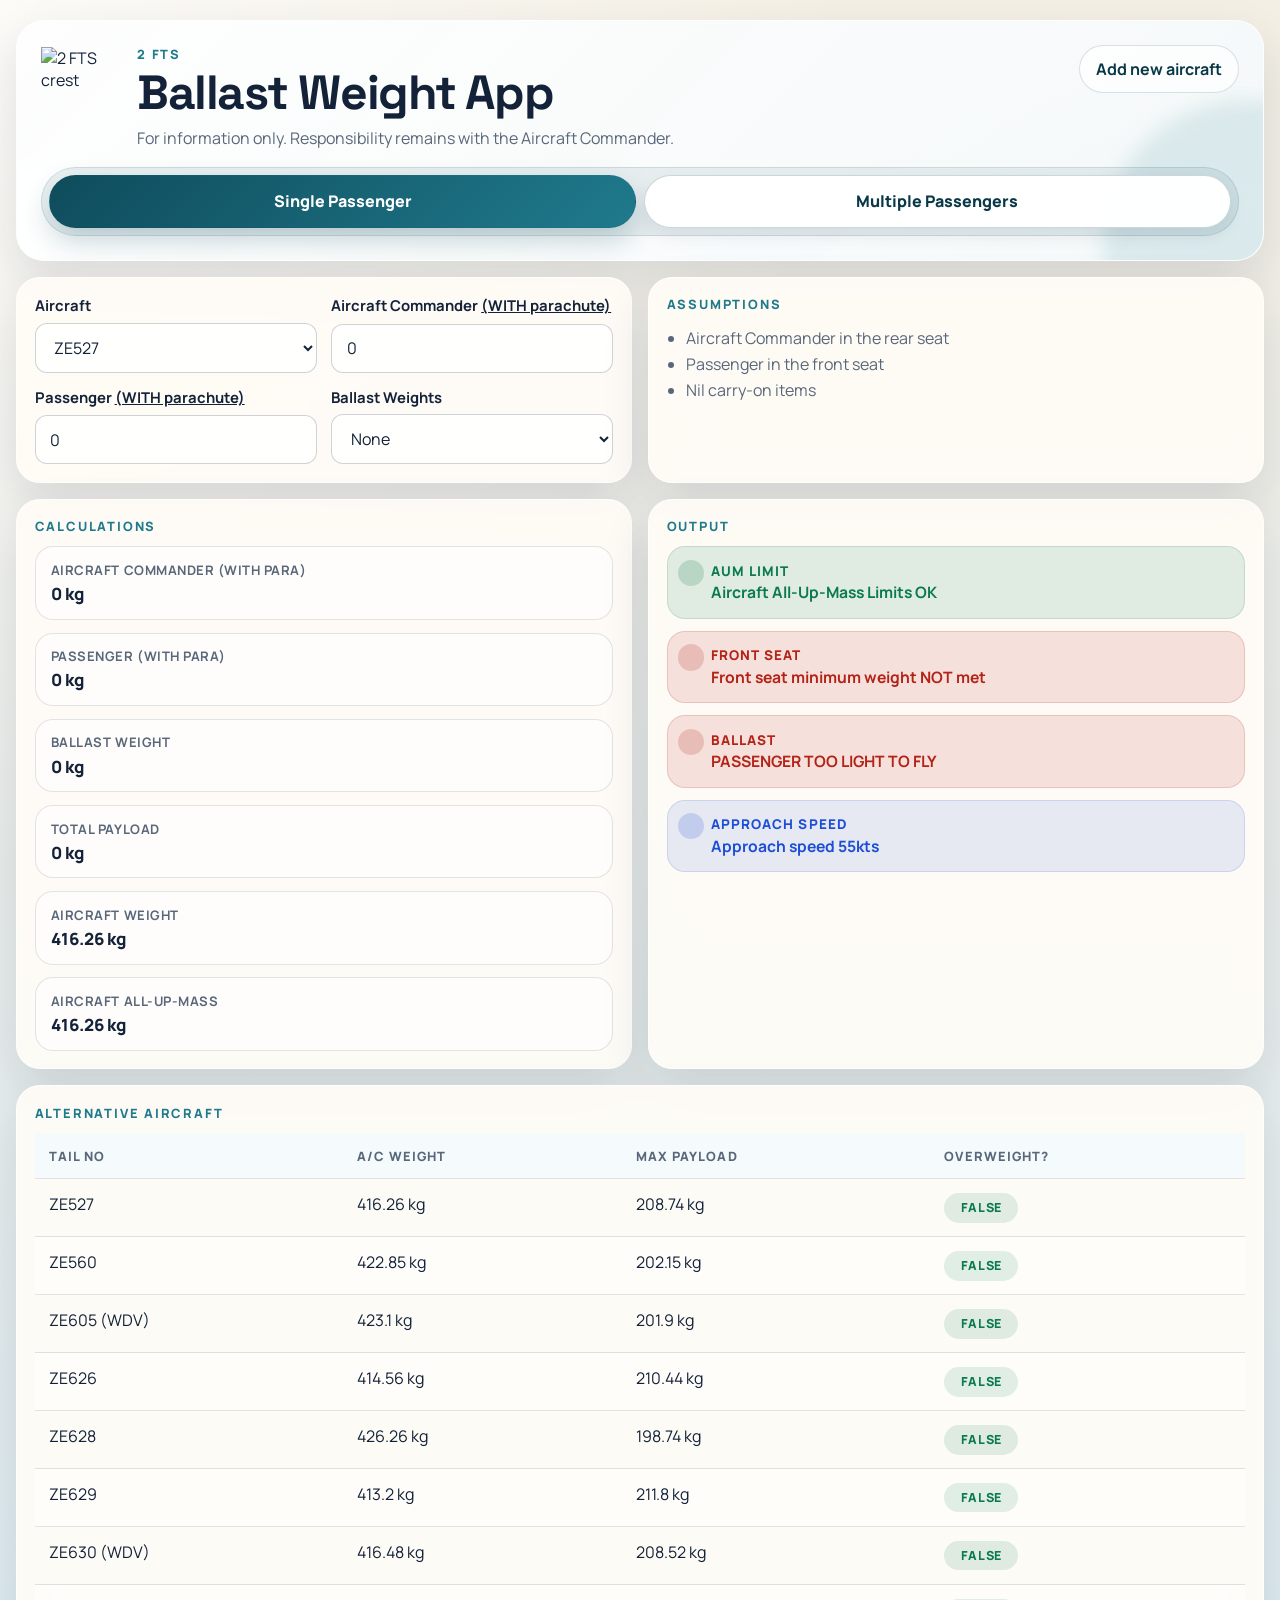
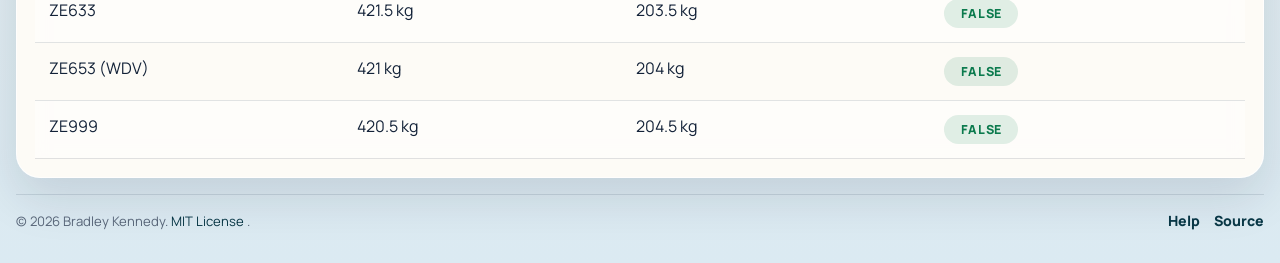
==== index.html @ 25398b59 "Fix multi pax card layout" ====
<!DOCTYPE html>
<html lang="en">
  <head>
    <meta charset="utf-8">
    <meta name="viewport" content="width=device-width, initial-scale=1">
    <meta
      name="description"
      content="2 FTS ballast weight calculator for glider pilots, including single-passenger and multiple-passenger planning."
    >
    <title>2 FTS Ballast Weight App</title>
    <link rel="icon" type="image/png" href="www/favicon-96x96.png" sizes="96x96" />
    <link rel="icon" type="image/svg+xml" href="www/favicon.svg" />
    <link rel="shortcut icon" href="www/favicon.ico" />
    <link rel="apple-touch-icon" sizes="180x180" href="www/apple-touch-icon.png" />
    <meta name="apple-mobile-web-app-title" content="Ballast App" />
    <link rel="manifest" href="www/site.webmanifest" />
    <link rel="stylesheet" href="assets/styles.css">
    <script defer src="assets/layout.js"></script>
    <script defer src="assets/vendor/jspdf.umd.min.js"></script>
    <script defer src="assets/vendor/jspdf.plugin.autotable.min.js"></script>
    <script defer src="assets/app.js"></script>
  </head>
  <body>
    <noscript>
      <div class="noscript-banner">
        JavaScript is required to use this calculator.
      </div>
    </noscript>

    <div id="loadOverlay" class="load-overlay is-active" role="alert" aria-live="assertive">
      <div class="load-card">
        <p id="loadEyebrow" class="hero__eyebrow">Loading aircraft data</p>
        <h2 id="loadTitle">Preparing the ballast calculator</h2>
        <p id="loadMessage">
          Please wait while the latest aircraft data is retrieved.
        </p>
        <button id="retryLoadButton" class="button button--primary" type="button" hidden>
          Retry
        </button>
      </div>
    </div>

    <div class="page-shell">
      <header class="hero">
        <div class="hero__top">
          <div class="hero__brand">
            <img
              class="hero__image"
              src="www/2FTS KC.png"
              alt="2 FTS crest"
              width="80"
              height="100"
            >
            <div class="hero__copy">
              <p class="hero__eyebrow">2 FTS</p>
              <h1>Ballast Weight App</h1>
              <p class="hero__lead">
                For information only. Responsibility remains with the Aircraft Commander.
              </p>
            </div>
          </div>

          <div class="hero__links">
            <a
              class="button button--ghost"
              href="https://github.com/2FTS-RAF/ballast/issues/new?template=add-aircraft.yml"
              target="_blank"
              rel="noreferrer"
            >
              Add new aircraft
            </a>
          </div>
        </div>

        <div class="mode-toggle" role="tablist" aria-label="Calculator mode">
          <button
            id="modeSingleButton"
            class="mode-toggle__button is-active"
            type="button"
            role="tab"
            aria-selected="true"
            data-mode="single"
          >
            Single Passenger
          </button>
          <button
            id="modeMultiButton"
            class="mode-toggle__button"
            type="button"
            role="tab"
            aria-selected="false"
            data-mode="multi"
          >
            Multiple Passengers
          </button>
        </div>
      </header>

      <main>
        <section id="statusBanner" class="status-banner is-hidden" aria-live="polite"></section>

        <section id="singleModePanel" class="mode-panel">
          <div class="mode-grid mode-grid--single">
            <article class="card card--single-inputs">
              <div class="field-grid">
                <label class="field">
                  <span>Aircraft</span>
                  <select id="singleAircraftSelect" aria-label="Aircraft"></select>
                </label>

                <label class="field">
                  <span>Aircraft Commander <u>(WITH parachute)</u></span>
                  <input
                    id="singleCommanderInput"
                    type="number"
                    min="0"
                    max="120"
                    step="1"
                    inputmode="decimal"
                    value="0"
                  >
                </label>

                <label class="field">
                  <span>Passenger <u>(WITH parachute)</u></span>
                  <input
                    id="singlePassengerInput"
                    type="number"
                    min="0"
                    max="120"
                    step="1"
                    inputmode="decimal"
                    value="0"
                  >
                </label>

                <label class="field">
                  <span>Ballast Weights</span>
                  <select id="singleBallastSelect" aria-label="Ballast Weights">
                    <option value="0">None</option>
                    <option value="1">One</option>
                    <option value="2">Two</option>
                  </select>
                </label>
              </div>
            </article>

            <article class="card card--single-assumptions">
              <div class="card__header card__header--simple">
                <h2>Assumptions</h2>
              </div>
              <ul class="assumption-list">
                <li>Aircraft Commander in the rear seat</li>
                <li>Passenger in the front seat</li>
                <li>Nil carry-on items</li>
              </ul>
            </article>

            <article class="card card--single-calculations">
              <div class="card__header card__header--simple">
                <h2>Calculations</h2>
              </div>
              <div id="singleCalculations" class="metric-list"></div>
            </article>

            <article class="card card--single-output">
              <div class="card__header card__header--simple">
                <h2>Output</h2>
              </div>
              <div id="singleOutput" class="status-list"></div>
            </article>

            <article class="card card--wide card--single-alt">
              <div class="card__header card__header--simple">
                <h2>Alternative aircraft</h2>
              </div>
              <div id="altAircraftTable" class="table-shell"></div>
            </article>
          </div>
        </section>

        <section id="multiModePanel" class="mode-panel" hidden>
          <div class="mode-grid mode-grid--multi">
            <article class="card">
              <div class="field-grid">
                <div class="field">
                  <label for="passengerCountInput">
                    <span>Number of passengers</span>
                  </label>
                  <input
                    id="passengerCountInput"
                    type="text"
                    inputmode="numeric"
                    pattern="[0-9]*"
                    autocomplete="off"
                    value="10"
                  >
                </div>
              </div>

              <label class="toggle-row" for="multiAircraftToggle">
                <input id="multiAircraftToggle" type="checkbox">
                <span>Set Aircraft Ballasts</span>
              </label>

              <p class="helper-text">
                Enable this to configure aircraft-specific commander weights and ballast settings for
                allocation in the Multiple Passengers summary.
              </p>

              <div id="multiAircraftPickerField" class="field" hidden>
                <div class="field__header">
                  <span>Select aircraft for allocation</span>
                  <span id="multiAircraftSelectionCount" class="field__status" aria-live="polite">
                    0 aircraft selected
                  </span>
                </div>
                <div
                  id="multiAircraftPickerList"
                  class="aircraft-picker-list"
                  role="group"
                  aria-label="Select aircraft for allocation"
                ></div>
                <p class="field__hint">
                  Selected aircraft will appear in Aircraft Configuration below.
                </p>
              </div>

              <div class="action-row">
                <button id="saveSummaryButton" class="button button--primary" type="button">
                  Download PDF
                </button>
                <button id="resetMultiButton" class="button button--ghost" type="button">
                  Reset
                </button>
              </div>
            </article>

            <article id="aircraftConfigCard" class="card card--wide card--multi-aircraft" hidden>
              <div class="card__header">
                <div>
                  <p class="card__eyebrow">Aircraft configuration</p>
                  <h2>Set Aircraft Ballasts</h2>
                </div>
              </div>

              <p class="helper-text">
                Configure the aircraft selected above. Each selected aircraft needs an Aircraft
                Commander weight and a ballast setting before it can be used for allocation.
              </p>

              <div id="aircraftConfigList" class="aircraft-config-list"></div>
            </article>

            <article class="card card--wide card--multi-passengers">
              <div class="card__header">
                <div>
                  <p class="card__eyebrow">Passenger list</p>
                  <h2>Names and weights</h2>
                </div>
              </div>

              <div class="passenger-head">
                <div>Name</div>
                <div>Weight WITH Parachute</div>
              </div>

              <div id="passengerInputs" class="passenger-list"></div>
            </article>

            <article class="card card--wide card--multi-summary">
              <div class="card__header">
                <div>
                  <p class="card__eyebrow">Passenger ballast summary</p>
                  <h2>Output table</h2>
                </div>
              </div>
              <div id="multiSummaryTable" class="table-shell"></div>
            </article>
          </div>
        </section>
      </main>

      <footer class="footer" data-shared-footer data-footer-src="partials/footer.html"></footer>
    </div>
  </body>
</html>
---- assets/styles.css ----
@import url("https://fonts.googleapis.com/css2?family=Manrope:wght@400;500;600;700;800&family=Space+Grotesk:wght@500;700&display=swap");

:root {
  --bg-top: #f4efe4;
  --bg-bottom: #dbeaf2;
  --panel: rgba(255, 252, 247, 0.92);
  --panel-strong: #fffdfa;
  --ink: #132238;
  --muted: #59677a;
  --line: rgba(19, 34, 56, 0.12);
  --line-strong: rgba(19, 34, 56, 0.2);
  --brand: #0f4c5c;
  --brand-strong: #093847;
  --accent: #1f7a8c;
  --accent-soft: rgba(31, 122, 140, 0.1);
  --success: #0b7a4d;
  --success-soft: rgba(11, 122, 77, 0.12);
  --warning: #b45f06;
  --warning-soft: rgba(180, 95, 6, 0.14);
  --danger: #b42318;
  --danger-soft: rgba(180, 35, 24, 0.12);
  --info: #1d4ed8;
  --info-soft: rgba(29, 78, 216, 0.1);
  --shadow: 0 20px 48px rgba(15, 27, 48, 0.12);
  --radius-lg: 24px;
  --radius-md: 18px;
  --radius-sm: 12px;
}

* {
  box-sizing: border-box;
}

html {
  scroll-behavior: smooth;
}

body {
  margin: 0;
  min-height: 100vh;
  font-family: "Manrope", "Segoe UI", sans-serif;
  color: var(--ink);
  background:
    radial-gradient(circle at top left, rgba(255, 255, 255, 0.75), transparent 38%),
    linear-gradient(180deg, var(--bg-top) 0%, var(--bg-bottom) 100%);
}

[hidden] {
  display: none !important;
}

button,
input,
select {
  font: inherit;
}

a {
  color: var(--brand-strong);
}

.page-shell {
  width: min(1200px, calc(100% - 1.5rem));
  margin: 0 auto;
  padding: 1rem 0 2rem;
}

.hero {
  position: relative;
  padding: 1.25rem;
  border: 1px solid rgba(255, 255, 255, 0.7);
  border-radius: 28px;
  background:
    linear-gradient(135deg, rgba(255, 255, 255, 0.94), rgba(245, 250, 252, 0.92)),
    linear-gradient(180deg, rgba(15, 76, 92, 0.08), transparent);
  box-shadow: var(--shadow);
  overflow: hidden;
}

.hero::after {
  content: "";
  position: absolute;
  inset: auto -8rem -8rem auto;
  width: 18rem;
  aspect-ratio: 1;
  border-radius: 50%;
  background: rgba(31, 122, 140, 0.12);
  filter: blur(10px);
}

.hero__top {
  position: relative;
  display: grid;
  gap: 1rem;
  z-index: 1;
}

.hero__brand {
  display: flex;
  align-items: center;
  gap: 1rem;
}

.hero__image {
  flex: 0 0 auto;
  width: 80px;
  height: 100px;
  object-fit: contain;
}

.hero__copy h1 {
  margin: 0;
  font-family: "Space Grotesk", "Manrope", sans-serif;
  font-size: clamp(1.8rem, 4.5vw, 3rem);
  line-height: 1;
  letter-spacing: -0.03em;
}

.hero__eyebrow,
.card__eyebrow {
  margin: 0 0 0.35rem;
  font-size: 0.8rem;
  font-weight: 800;
  letter-spacing: 0.14em;
  text-transform: uppercase;
  color: var(--accent);
}

.hero__lead {
  max-width: 42rem;
  margin: 0.65rem 0 0;
  color: var(--muted);
  font-size: 1rem;
}

.hero__links {
  display: flex;
  flex-wrap: wrap;
  gap: 0.65rem;
}

.mode-toggle {
  position: relative;
  z-index: 1;
  display: grid;
  grid-template-columns: repeat(2, minmax(0, 1fr));
  gap: 0.5rem;
  margin-top: 1.1rem;
  padding: 0.45rem;
  border: 1px solid rgba(15, 76, 92, 0.12);
  border-radius: 999px;
  background: rgba(15, 76, 92, 0.08);
}

.mode-toggle__button {
  border: 1px solid rgba(15, 76, 92, 0.22);
  border-radius: 999px;
  padding: 0.9rem 1rem;
  background: rgba(255, 255, 255, 0.96);
  color: var(--brand-strong);
  font-weight: 800;
  cursor: pointer;
  box-shadow: 0 8px 18px rgba(15, 27, 48, 0.08);
  transition: transform 160ms ease, background 160ms ease, color 160ms ease, border-color 160ms ease, box-shadow 160ms ease;
}

.mode-toggle__button:hover,
.mode-toggle__button:focus-visible {
  transform: translateY(-1px);
  border-color: rgba(15, 76, 92, 0.45);
  box-shadow: 0 12px 22px rgba(15, 27, 48, 0.12);
  outline: none;
}

.mode-toggle__button.is-active {
  background: linear-gradient(135deg, var(--brand), var(--accent));
  color: #ffffff;
  border-color: transparent;
  box-shadow: 0 12px 28px rgba(15, 76, 92, 0.24);
}

.button {
  display: inline-flex;
  align-items: center;
  justify-content: center;
  gap: 0.5rem;
  min-height: 2.85rem;
  padding: 0.75rem 1rem;
  border: 1px solid transparent;
  border-radius: 999px;
  font-weight: 700;
  text-decoration: none;
  cursor: pointer;
  transition: transform 160ms ease, box-shadow 160ms ease, background 160ms ease, color 160ms ease;
}

.button:hover,
.button:focus-visible {
  transform: translateY(-1px);
  outline: none;
}

.button--primary {
  background: linear-gradient(135deg, var(--brand), var(--accent));
  color: #ffffff;
  box-shadow: 0 16px 30px rgba(15, 76, 92, 0.2);
}

.button--ghost {
  border-color: rgba(15, 76, 92, 0.16);
  background: rgba(255, 255, 255, 0.7);
  color: var(--brand-strong);
}

main {
  margin-top: 1rem;
}

.mode-panel {
  animation: panel-in 220ms ease;
}

@keyframes panel-in {
  from {
    opacity: 0;
    transform: translateY(10px);
  }

  to {
    opacity: 1;
    transform: translateY(0);
  }
}

.mode-grid {
  display: grid;
  gap: 1rem;
  min-width: 0;
}

.card {
  min-width: 0;
  padding: 1.1rem;
  border: 1px solid rgba(255, 255, 255, 0.72);
  border-radius: var(--radius-lg);
  background: var(--panel);
  box-shadow: var(--shadow);
  backdrop-filter: blur(14px);
}

.card__header {
  display: flex;
  align-items: start;
  justify-content: space-between;
  gap: 1rem;
  margin-bottom: 1rem;
}

.card__header h2 {
  margin: 0;
  font-family: "Space Grotesk", "Manrope", sans-serif;
  font-size: clamp(1.05rem, 2.2vw, 1.35rem);
  letter-spacing: -0.02em;
}

.card__header--simple {
  margin-bottom: 0.7rem;
}

.card__header--simple h2 {
  font-family: "Manrope", "Segoe UI", sans-serif;
  font-size: 0.8rem;
  font-weight: 800;
  letter-spacing: 0.14em;
  text-transform: uppercase;
  color: var(--accent);
}

.field-grid {
  display: grid;
  gap: 0.9rem;
}

.field {
  display: grid;
  gap: 0.45rem;
}

.field span {
  font-size: 0.93rem;
  font-weight: 700;
}

.field__header {
  display: flex;
  align-items: center;
  justify-content: space-between;
  gap: 0.75rem;
}

.field__status {
  flex: 0 0 auto;
  font-size: 0.8rem;
  font-weight: 700;
  color: var(--muted);
}

.field__hint {
  margin: 0;
  font-size: 0.82rem;
  color: var(--muted);
  line-height: 1.45;
}

.field input,
.field select,
.passenger-row input,
.aircraft-config-card input,
.aircraft-config-card select {
  width: 100%;
  min-height: 3rem;
  padding: 0.75rem 0.9rem;
  border: 1px solid var(--line-strong);
  border-radius: var(--radius-sm);
  background: rgba(255, 255, 255, 0.86);
  color: var(--ink);
  transition: border-color 160ms ease, box-shadow 160ms ease, background 160ms ease;
}

.field input:focus-visible,
.field select:focus-visible,
.passenger-row input:focus-visible,
.aircraft-config-card input:focus-visible,
.aircraft-config-card select:focus-visible {
  border-color: rgba(31, 122, 140, 0.6);
  box-shadow: 0 0 0 4px rgba(31, 122, 140, 0.14);
  outline: none;
}

.assumption-list {
  margin: 0;
  padding-left: 1.2rem;
  color: var(--muted);
  line-height: 1.65;
}

.metric-list {
  display: grid;
  gap: 0.8rem;
}

.metric {
  display: grid;
  gap: 0.2rem;
  padding: 0.85rem 0.95rem;
  border: 1px solid var(--line);
  border-radius: var(--radius-md);
  background: rgba(255, 255, 255, 0.58);
}

.metric__label {
  font-size: 0.82rem;
  font-weight: 700;
  letter-spacing: 0.04em;
  text-transform: uppercase;
  color: var(--muted);
}

.metric__value {
  font-size: 1.05rem;
  font-weight: 800;
  color: var(--ink);
}

.metric__note {
  font-size: 0.82rem;
  color: var(--muted);
}

.metric--danger {
  border-color: rgba(180, 35, 24, 0.22);
  background: var(--danger-soft);
}

.metric--danger .metric__value {
  color: var(--danger);
}

.status-list {
  display: grid;
  gap: 0.75rem;
}

.status-item {
  display: grid;
  grid-template-columns: auto 1fr;
  gap: 0.8rem;
  align-items: start;
  padding: 0.9rem 1rem;
  border-radius: var(--radius-md);
  border: 1px solid transparent;
  background: rgba(255, 255, 255, 0.62);
}

.status-item__dot {
  width: 0.9rem;
  height: 0.9rem;
  margin-top: 0.25rem;
  border-radius: 50%;
  background: currentColor;
  box-shadow: 0 0 0 6px currentColor;
  opacity: 0.18;
}

.status-item__content {
  display: grid;
  gap: 0.1rem;
}

.status-item__title {
  font-size: 0.84rem;
  font-weight: 800;
  letter-spacing: 0.08em;
  text-transform: uppercase;
}

.status-item__text {
  font-size: 0.98rem;
  font-weight: 700;
}

.status-item--success {
  color: var(--success);
  border-color: rgba(11, 122, 77, 0.15);
  background: var(--success-soft);
}

.status-item--warning {
  color: var(--warning);
  border-color: rgba(180, 95, 6, 0.18);
  background: var(--warning-soft);
}

.status-item--danger {
  color: var(--danger);
  border-color: rgba(180, 35, 24, 0.16);
  background: var(--danger-soft);
}

.status-item--info {
  color: var(--info);
  border-color: rgba(29, 78, 216, 0.15);
  background: var(--info-soft);
}

.table-shell {
  width: 100%;
  max-width: 100%;
  min-width: 0;
  overflow-x: auto;
}

.data-table {
  width: 100%;
  border-collapse: collapse;
  min-width: 42rem;
}

.data-table th,
.data-table td {
  padding: 0.85rem 0.9rem;
  border-bottom: 1px solid var(--line);
  text-align: left;
  vertical-align: top;
}

.data-table th {
  position: sticky;
  top: 0;
  background: rgba(245, 250, 252, 0.96);
  font-size: 0.8rem;
  font-weight: 800;
  letter-spacing: 0.08em;
  text-transform: uppercase;
  color: var(--muted);
}

.data-table tbody tr:nth-child(even) {
  background: rgba(255, 255, 255, 0.42);
}

.pill {
  display: inline-flex;
  align-items: center;
  justify-content: center;
  min-width: 4.6rem;
  padding: 0.4rem 0.7rem;
  border-radius: 999px;
  font-size: 0.78rem;
  font-weight: 800;
  letter-spacing: 0.05em;
  text-transform: uppercase;
}

.pill--ok {
  color: var(--success);
  background: var(--success-soft);
}

.pill--alert {
  color: var(--danger);
  background: var(--danger-soft);
}

.helper-text,
.validation-note,
.footer__credit {
  margin: 0;
  color: var(--muted);
  line-height: 1.55;
}

.help-main {
  display: grid;
  gap: 1rem;
}

.help-grid {
  display: grid;
  gap: 1rem;
}

.help-card {
  display: grid;
  gap: 1rem;
}

.help-card p:not(.card__eyebrow) {
  margin: 0;
  color: var(--muted);
  line-height: 1.65;
}

.help-card .card__eyebrow {
  margin-bottom: 0;
}

.help-list,
.help-steps {
  margin: 0;
  padding-left: 1.2rem;
  line-height: 1.7;
}

.help-note {
  padding: 0.95rem 1rem;
  border: 1px solid var(--line);
  border-radius: var(--radius-md);
  background: rgba(255, 255, 255, 0.58);
}

.action-row {
  display: flex;
  flex-wrap: wrap;
  gap: 0.7rem;
  margin-top: 1rem;
}

.toggle-row {
  display: inline-flex;
  align-items: center;
  gap: 0.75rem;
  margin-top: 1rem;
  font-weight: 800;
  color: var(--brand-strong);
}

.toggle-row input {
  width: 1.1rem;
  height: 1.1rem;
}

.aircraft-picker-list {
  display: grid;
  gap: 0.45rem;
  max-height: 15rem;
  overflow-y: auto;
  padding: 0.35rem 0.7rem;
  border: 1px solid var(--line-strong);
  border-radius: var(--radius-md);
  background: rgba(255, 255, 255, 0.86);
}

.aircraft-picker__option {
  display: grid;
  grid-template-columns: auto minmax(0, 1fr) auto;
  align-items: center;
  gap: 0.7rem;
  padding: 0.7rem 0.2rem;
  border-bottom: 1px solid var(--line);
  color: var(--ink);
}

.aircraft-picker__option:last-child {
  border-bottom: 0;
}

.aircraft-picker__option input {
  width: 1.05rem;
  height: 1.05rem;
  min-height: auto;
  margin: 0;
  padding: 0;
}

.aircraft-picker__name {
  min-width: 0;
}

.aircraft-picker__meta {
  font-size: 0.78rem;
  font-weight: 700;
  color: var(--muted);
}

.passenger-head,
.passenger-row {
  display: grid;
  grid-template-columns: minmax(0, 1fr) minmax(132px, 160px);
  gap: 0.75rem;
}

.passenger-head {
  margin-bottom: 0.6rem;
  padding: 0 0.2rem;
  font-size: 0.85rem;
  font-weight: 800;
  color: var(--muted);
}

.passenger-list,
.aircraft-config-list {
  display: grid;
  gap: 0.75rem;
}

.passenger-row {
  padding: 0.9rem;
  border: 1px solid var(--line);
  border-radius: var(--radius-md);
  background: rgba(255, 255, 255, 0.6);
}

.aircraft-config-card {
  display: grid;
  gap: 0.9rem;
  padding: 1rem;
  border: 1px solid var(--line);
  border-radius: var(--radius-md);
  background: rgba(255, 255, 255, 0.68);
}

.aircraft-config-card__top {
  display: flex;
  align-items: start;
  justify-content: space-between;
  gap: 0.75rem;
}

.aircraft-config-card__name {
  margin: 0;
  font-size: 1.02rem;
  font-weight: 800;
}

.aircraft-config-card__weight {
  font-size: 0.88rem;
  color: var(--muted);
}

.aircraft-config-card__fields {
  display: grid;
  gap: 0.8rem;
}

.aircraft-config-card.is-invalid {
  border-color: rgba(180, 95, 6, 0.28);
  background: rgba(255, 248, 239, 0.92);
}

.aircraft-config-card.is-valid {
  border-color: rgba(11, 122, 77, 0.24);
  background: rgba(246, 255, 250, 0.95);
}

.validation-note {
  min-height: 1.3rem;
  font-size: 0.84rem;
}

.validation-note--warning {
  color: var(--warning);
  font-weight: 700;
}

.validation-note--success {
  color: var(--success);
  font-weight: 700;
}

.status-banner {
  margin-bottom: 1rem;
  padding: 0.9rem 1rem;
  border-radius: var(--radius-md);
  font-weight: 700;
}

.status-banner.is-hidden {
  display: none;
}

.status-banner--info {
  color: var(--brand-strong);
  background: var(--accent-soft);
}

.status-banner--danger {
  color: var(--danger);
  background: var(--danger-soft);
}

.footer {
  display: flex;
  align-items: flex-start;
  justify-content: space-between;
  gap: 0.75rem 1.5rem;
  margin-top: 1rem;
  padding: 1rem 0 0;
  border-top: 1px solid var(--line);
}

.footer__credit {
  font-size: 0.82rem;
  max-width: 44rem;
}

.footer__credit a {
  text-decoration: none;
}

.footer__credit a:hover,
.footer__credit a:focus-visible {
  text-decoration: underline;
}

.footer__links {
  display: flex;
  flex-wrap: wrap;
  align-items: center;
  justify-content: flex-end;
  gap: 0.9rem;
  font-size: 0.88rem;
  font-weight: 800;
}

.footer__links a {
  color: var(--brand-strong);
  text-decoration: none;
}

.footer__links a:hover,
.footer__links a:focus-visible {
  text-decoration: underline;
}

.load-overlay {
  position: fixed;
  inset: 0;
  display: none;
  align-items: center;
  justify-content: center;
  padding: 1rem;
  background: rgba(7, 20, 32, 0.58);
  backdrop-filter: blur(8px);
  z-index: 50;
}

.load-overlay.is-active {
  display: flex;
}

.load-card {
  width: min(30rem, 100%);
  padding: 1.5rem;
  border-radius: 28px;
  background: var(--panel-strong);
  box-shadow: 0 24px 70px rgba(0, 0, 0, 0.25);
}

.load-card h2 {
  margin: 0;
  font-family: "Space Grotesk", "Manrope", sans-serif;
  font-size: clamp(1.4rem, 4vw, 2rem);
}

.load-card p {
  margin: 0.75rem 0 0;
  color: var(--muted);
}

.noscript-banner {
  padding: 0.9rem 1rem;
  background: var(--danger);
  color: #ffffff;
  text-align: center;
  font-weight: 800;
}

.empty-state {
  padding: 1rem;
  border: 1px dashed var(--line-strong);
  border-radius: var(--radius-md);
  color: var(--muted);
  text-align: center;
}

@media (min-width: 700px) {
  .field-grid {
    grid-template-columns: repeat(2, minmax(0, 1fr));
  }

  .aircraft-config-card__fields {
    grid-template-columns: repeat(3, minmax(0, 1fr));
  }

  .aircraft-config-list {
    grid-template-columns: repeat(2, minmax(0, 1fr));
  }
}

@media (min-width: 980px) {
  .page-shell {
    width: min(1280px, calc(100% - 2rem));
    padding-top: 1.25rem;
  }

  .hero {
    padding: 1.5rem;
  }

  .hero__top {
    grid-template-columns: minmax(0, 1fr) auto;
    align-items: start;
  }

  .mode-grid--single {
    grid-template-columns: repeat(2, minmax(0, 1fr));
  }

  .mode-grid--multi {
    grid-template-columns: minmax(300px, 360px) minmax(0, 1fr);
    align-items: start;
  }

  .card--wide {
    grid-column: 1 / -1;
  }

  .mode-grid--multi .card--multi-passengers {
    order: 1;
    grid-column: 2 / 3;
  }

  .mode-grid--multi .card--multi-aircraft {
    order: 2;
    grid-column: 1 / -1;
  }

  .mode-grid--multi .card--multi-summary {
    order: 3;
    grid-column: 1 / -1;
  }

  .help-grid {
    grid-template-columns: repeat(2, minmax(0, 1fr));
  }

  .help-card--wide {
    grid-column: 1 / -1;
  }
}

@media (max-width: 699px) {
  .hero__brand {
    align-items: start;
  }

  .hero__image {
    width: 64px;
    height: 80px;
  }

  .passenger-head {
    display: none;
  }

  .passenger-row,
  .aircraft-config-card__fields {
    grid-template-columns: 1fr;
  }

  .data-table {
    min-width: 34rem;
  }

  .mode-grid--single .card--single-assumptions {
    order: -1;
  }

  .mode-grid--single .card--single-inputs {
    order: 0;
  }

  .mode-grid--single .card--single-calculations {
    order: 1;
  }

  .mode-grid--single .card--single-output {
    order: 2;
  }

  .mode-grid--single .card--single-alt {
    order: 3;
  }

  .footer {
    flex-direction: column;
  }

  .footer__links {
    justify-content: flex-start;
  }
}
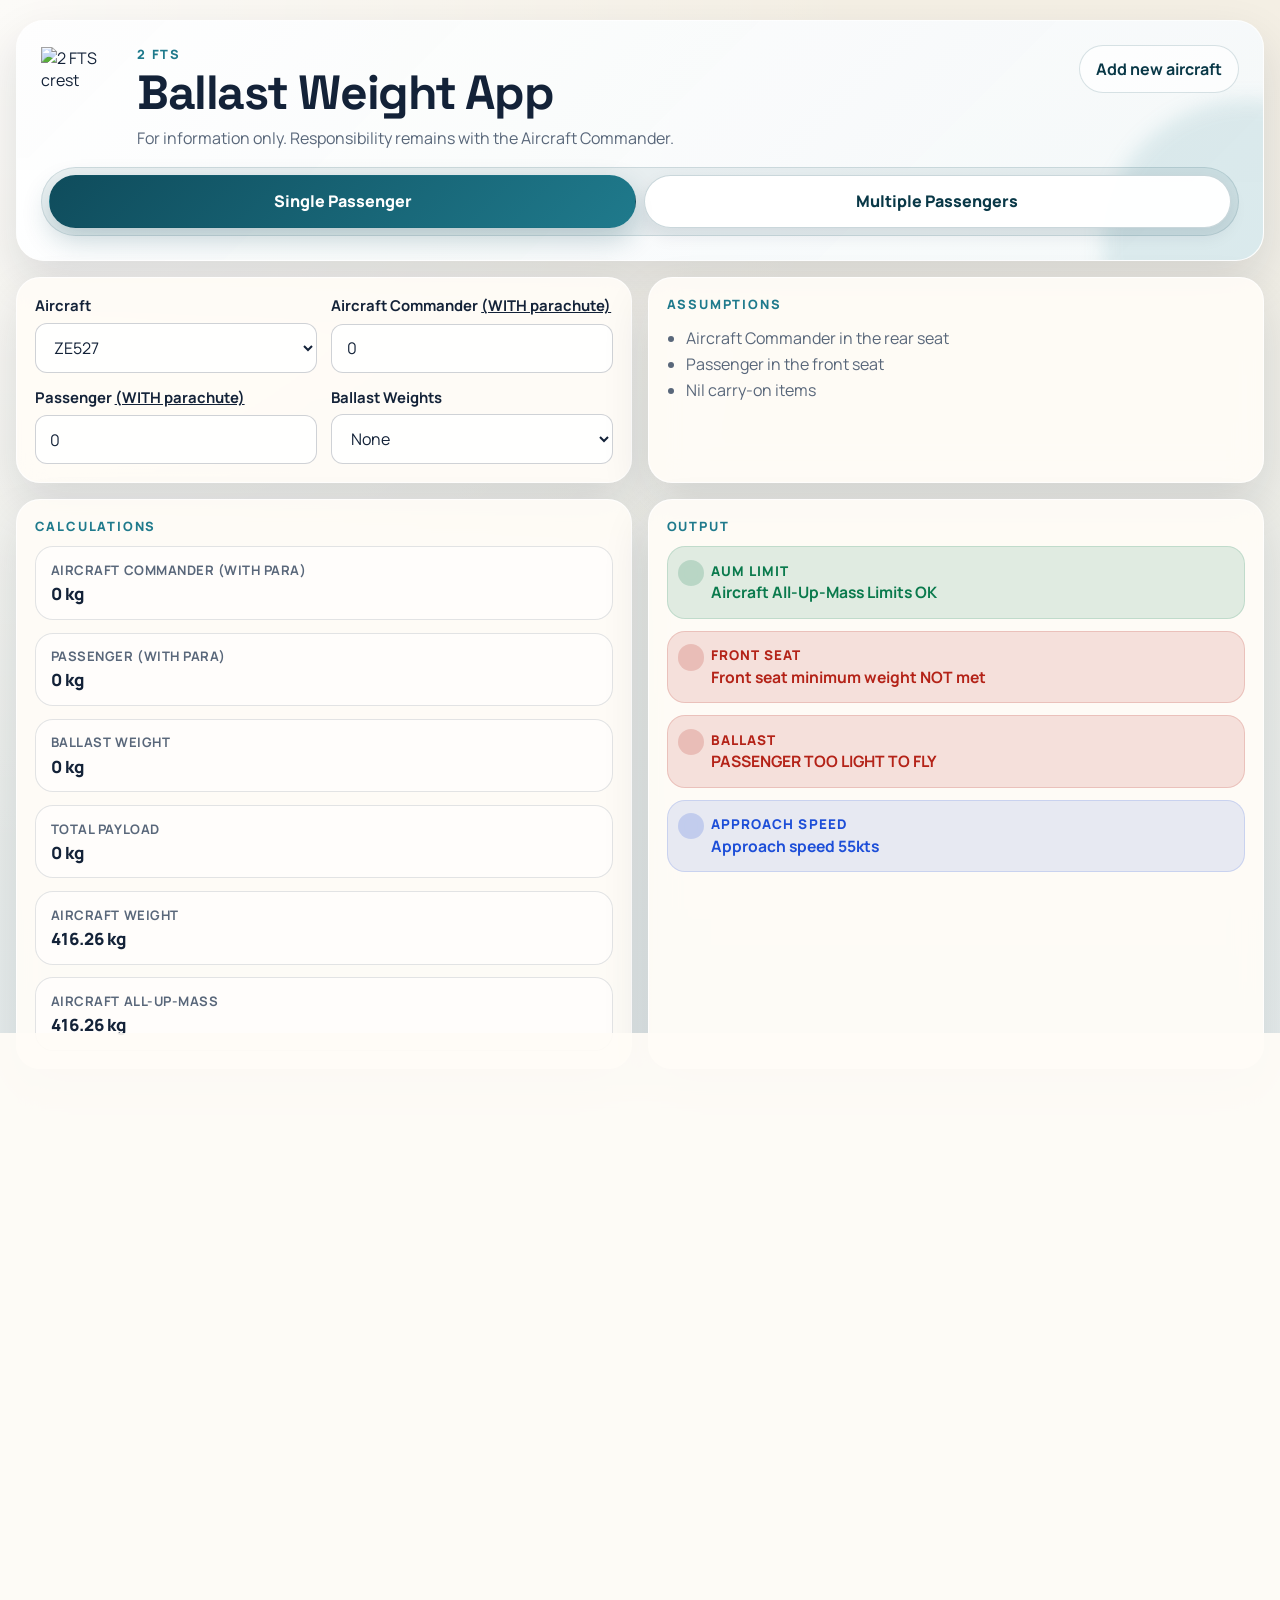
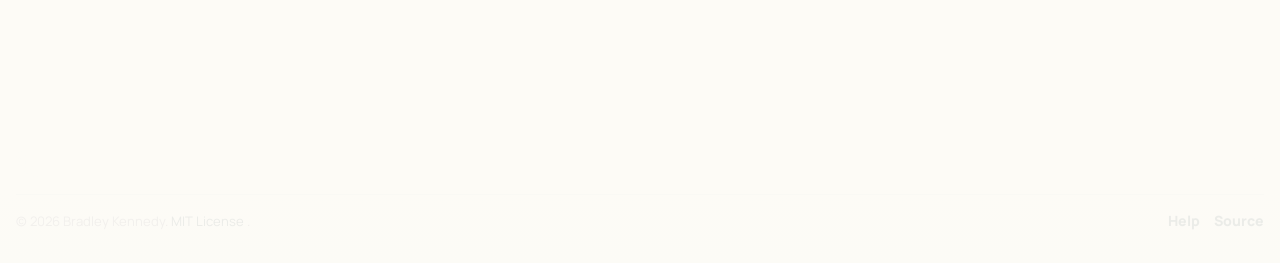
==== commit 57173c9b: "update ac submission, integrate Tripetto form functionality" ====
--- a/index.html
+++ b/index.html
@@ -61,14 +61,14 @@
           </div>
 
           <div class="hero__links">
-            <a
+            <button
+              id="addAircraftButton"
               class="button button--ghost"
-              href="https://github.com/2FTS-RAF/ballast/issues/new?template=add-aircraft.yml"
-              target="_blank"
-              rel="noreferrer"
+              type="button"
+              data-github-url="https://github.com/2FTS-RAF/ballast/issues/new?template=add-aircraft.yml"
             >
               Add new aircraft
-            </a>
+            </button>
           </div>
         </div>
 
@@ -281,6 +281,63 @@
         </section>
       </main>
 
+      <div id="aircraftSubmissionModal" class="modal-overlay" hidden>
+        <div
+          id="aircraftSubmissionCard"
+          class="modal-card"
+          role="dialog"
+          aria-modal="true"
+          aria-labelledby="aircraftSubmissionDialogTitle"
+        >
+          <div class="modal-card__top">
+            <div>
+              <p class="card__eyebrow">Aircraft submission</p>
+              <h2 id="aircraftSubmissionDialogTitle">Add new aircraft</h2>
+            </div>
+            <button
+              id="aircraftSubmissionCloseButton"
+              class="modal-close"
+              type="button"
+              aria-label="Close aircraft submission dialog"
+            >
+              Close
+            </button>
+          </div>
+
+          <div id="aircraftSubmissionChoiceView" class="modal-view">
+            <p class="modal-copy">
+              Choose whether to submit directly on GitHub or send the details for manual review.
+            </p>
+
+            <div class="modal-action-stack">
+              <button id="aircraftGithubOptionButton" class="button button--primary" type="button">
+                Add directly on GitHub (requires GitHub account)
+              </button>
+              <button id="aircraftManualOptionButton" class="button button--ghost" type="button">
+                Add for manual review (no account required)
+              </button>
+            </div>
+          </div>
+
+          <div id="aircraftSubmissionFormView" class="modal-view" hidden>
+            <div class="modal-toolbar">
+              <button id="aircraftSubmissionBackButton" class="modal-back" type="button">
+                Back
+              </button>
+            </div>
+
+            <p class="modal-copy">
+              Complete the form below if you would like the aircraft details checked manually instead
+              of submitting directly through GitHub.
+            </p>
+            <p id="tripettoStatus" class="helper-text" role="status">
+              Loading form...
+            </p>
+            <div id="tripetto-19a4onr" class="tripetto-shell"></div>
+          </div>
+        </div>
+      </div>
+
       <footer class="footer" data-shared-footer data-footer-src="partials/footer.html"></footer>
     </div>
   </body>
--- a/assets/styles.css
+++ b/assets/styles.css
@@ -45,6 +45,10 @@
     linear-gradient(180deg, var(--bg-top) 0%, var(--bg-bottom) 100%);
 }
 
+body.is-modal-open {
+  overflow: hidden;
+}
+
 [hidden] {
   display: none !important;
 }
@@ -212,6 +216,104 @@
   color: var(--brand-strong);
 }
 
+.modal-overlay {
+  position: fixed;
+  inset: 0;
+  display: none;
+  align-items: center;
+  justify-content: center;
+  padding: 1rem;
+  background: rgba(7, 20, 32, 0.58);
+  backdrop-filter: blur(8px);
+  z-index: 60;
+}
+
+.modal-overlay.is-active {
+  display: flex;
+}
+
+.modal-card {
+  width: min(36rem, 100%);
+  max-height: min(88vh, 56rem);
+  padding: 1.35rem;
+  overflow: auto;
+  border: 1px solid rgba(255, 255, 255, 0.72);
+  border-radius: 28px;
+  background: var(--panel-strong);
+  box-shadow: 0 24px 70px rgba(0, 0, 0, 0.25);
+}
+
+.modal-card.is-form-active {
+  width: min(64rem, 100%);
+}
+
+.modal-card__top {
+  display: flex;
+  align-items: start;
+  justify-content: space-between;
+  gap: 1rem;
+  margin-bottom: 1rem;
+}
+
+.modal-card__top h2 {
+  margin: 0;
+  font-family: "Space Grotesk", "Manrope", sans-serif;
+  font-size: clamp(1.35rem, 3vw, 1.9rem);
+  letter-spacing: -0.02em;
+}
+
+.modal-view {
+  display: grid;
+  gap: 1rem;
+}
+
+.modal-copy {
+  margin: 0;
+  color: var(--muted);
+  line-height: 1.6;
+}
+
+.modal-action-stack {
+  display: grid;
+  gap: 0.75rem;
+}
+
+.modal-action-stack .button {
+  width: 100%;
+  justify-content: flex-start;
+  text-align: left;
+}
+
+.modal-toolbar {
+  display: flex;
+  justify-content: flex-start;
+}
+
+.modal-close,
+.modal-back {
+  border: 1px solid rgba(15, 76, 92, 0.16);
+  border-radius: 999px;
+  padding: 0.65rem 0.95rem;
+  background: rgba(255, 255, 255, 0.7);
+  color: var(--brand-strong);
+  font-weight: 700;
+  cursor: pointer;
+  transition: transform 160ms ease, box-shadow 160ms ease, background 160ms ease;
+}
+
+.modal-close:hover,
+.modal-close:focus-visible,
+.modal-back:hover,
+.modal-back:focus-visible {
+  transform: translateY(-1px);
+  box-shadow: 0 12px 22px rgba(15, 27, 48, 0.12);
+  outline: none;
+}
+
+.tripetto-shell {
+  min-height: 32rem;
+}
+
 main {
   margin-top: 1rem;
 }
@@ -940,4 +1042,16 @@
   .footer__links {
     justify-content: flex-start;
   }
-}
+
+  .modal-card {
+    padding: 1rem;
+  }
+
+  .modal-card__top {
+    flex-direction: column;
+  }
+
+  .modal-close {
+    align-self: flex-start;
+  }
+}
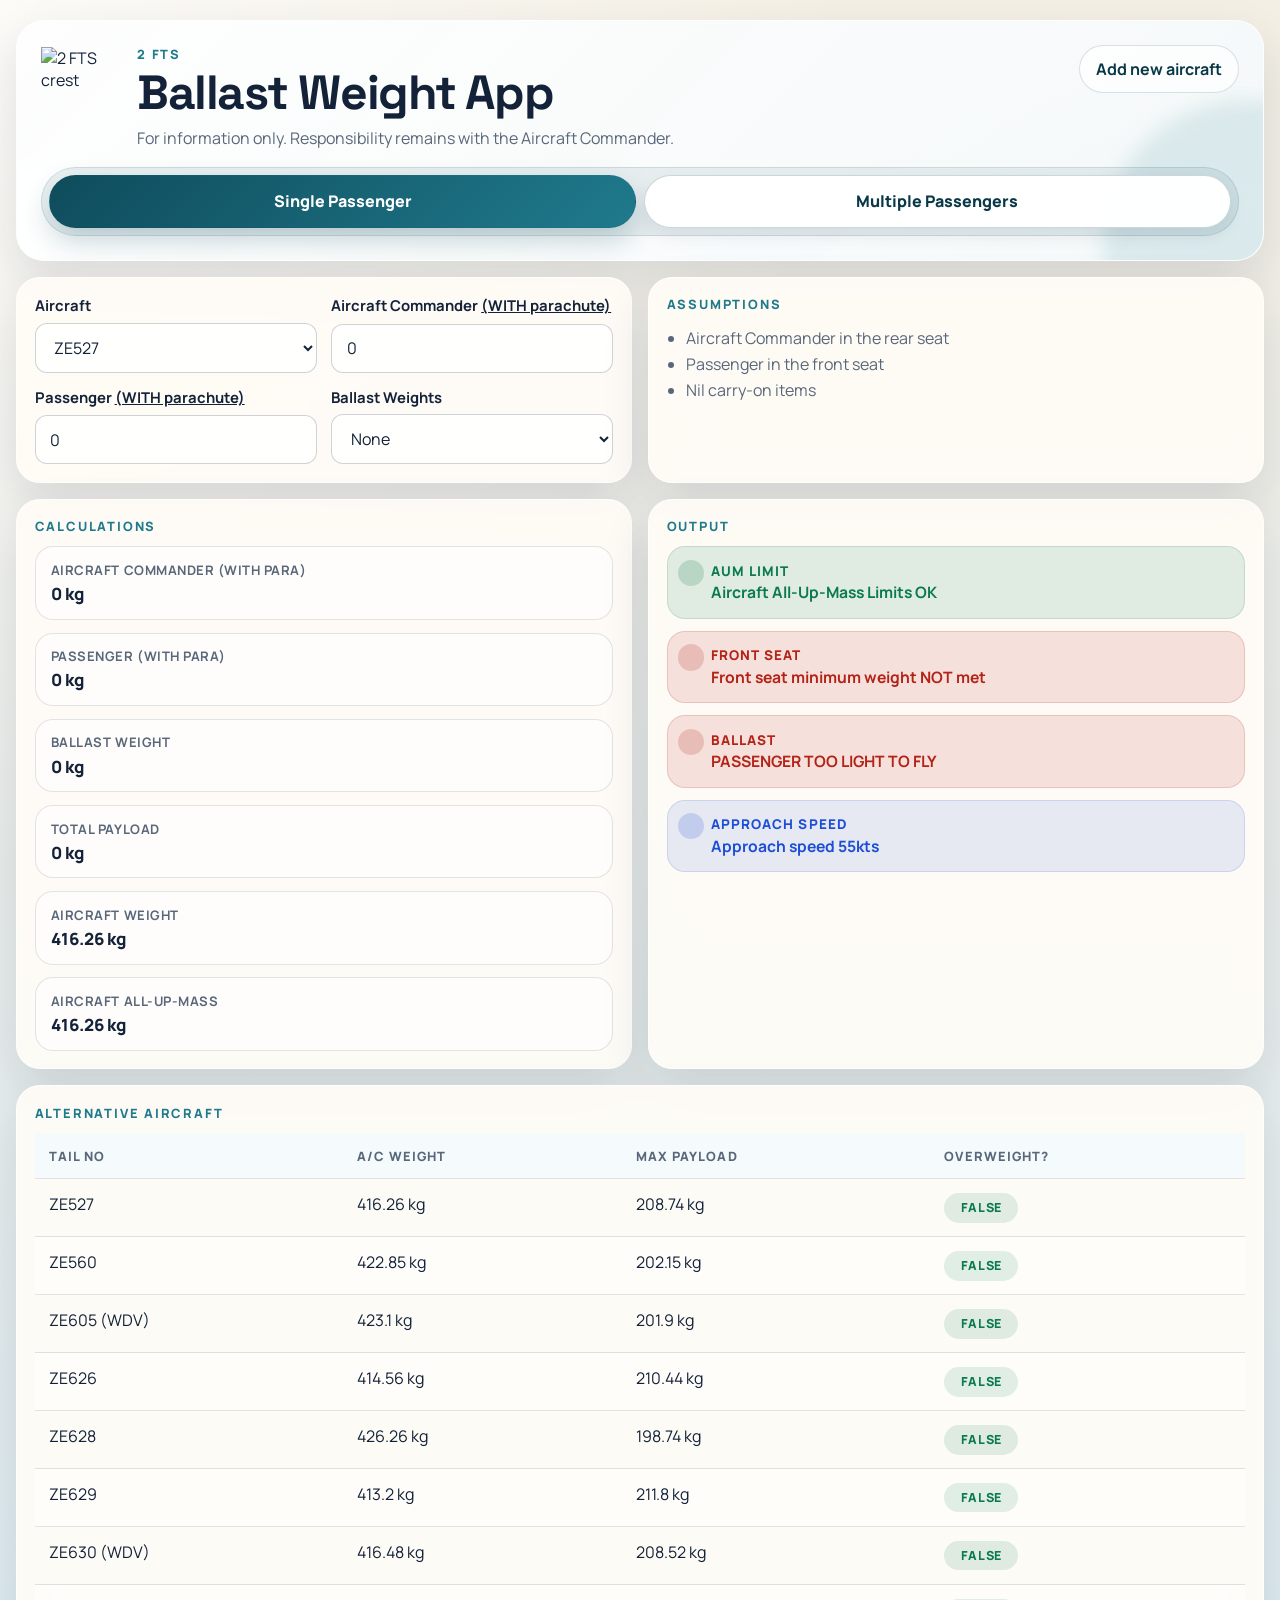
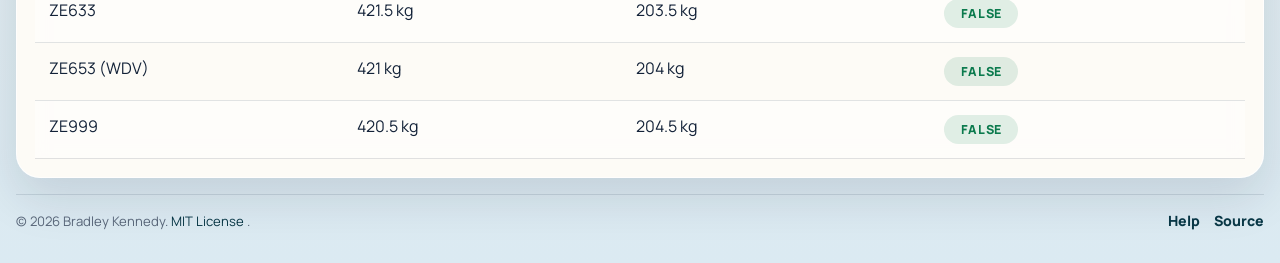
==== commit e0ace1ec: "simplify process" ====
--- a/index.html
+++ b/index.html
@@ -65,7 +65,6 @@
               id="addAircraftButton"
               class="button button--ghost"
               type="button"
-              data-github-url="https://github.com/2FTS-RAF/ballast/issues/new?template=add-aircraft.yml"
             >
               Add new aircraft
             </button>
@@ -292,7 +291,7 @@
           <div class="modal-card__top">
             <div>
               <p class="card__eyebrow">Aircraft submission</p>
-              <h2 id="aircraftSubmissionDialogTitle">Add new aircraft</h2>
+              <h2 id="aircraftSubmissionDialogTitle">Add aircraft for manual review</h2>
             </div>
             <button
               id="aircraftSubmissionCloseButton"
@@ -304,31 +303,9 @@
             </button>
           </div>
 
-          <div id="aircraftSubmissionChoiceView" class="modal-view">
+          <div class="modal-view">
             <p class="modal-copy">
-              Choose whether to submit directly on GitHub or send the details for manual review.
-            </p>
-
-            <div class="modal-action-stack">
-              <button id="aircraftGithubOptionButton" class="button button--primary" type="button">
-                Add directly on GitHub (requires GitHub account)
-              </button>
-              <button id="aircraftManualOptionButton" class="button button--ghost" type="button">
-                Add for manual review (no account required)
-              </button>
-            </div>
-          </div>
-
-          <div id="aircraftSubmissionFormView" class="modal-view" hidden>
-            <div class="modal-toolbar">
-              <button id="aircraftSubmissionBackButton" class="modal-back" type="button">
-                Back
-              </button>
-            </div>
-
-            <p class="modal-copy">
-              Complete the form below if you would like the aircraft details checked manually instead
-              of submitting directly through GitHub.
+              Complete the form below to send a new aircraft request for manual review.
             </p>
             <p id="tripettoStatus" class="helper-text" role="status">
               Loading form...
--- a/assets/styles.css
+++ b/assets/styles.css
@@ -243,10 +243,6 @@
   box-shadow: 0 24px 70px rgba(0, 0, 0, 0.25);
 }
 
-.modal-card.is-form-active {
-  width: min(64rem, 100%);
-}
-
 .modal-card__top {
   display: flex;
   align-items: start;
@@ -273,24 +269,7 @@
   line-height: 1.6;
 }
 
-.modal-action-stack {
-  display: grid;
-  gap: 0.75rem;
-}
-
-.modal-action-stack .button {
-  width: 100%;
-  justify-content: flex-start;
-  text-align: left;
-}
-
-.modal-toolbar {
-  display: flex;
-  justify-content: flex-start;
-}
-
-.modal-close,
-.modal-back {
+.modal-close {
   border: 1px solid rgba(15, 76, 92, 0.16);
   border-radius: 999px;
   padding: 0.65rem 0.95rem;
@@ -302,9 +281,7 @@
 }
 
 .modal-close:hover,
-.modal-close:focus-visible,
-.modal-back:hover,
-.modal-back:focus-visible {
+.modal-close:focus-visible {
   transform: translateY(-1px);
   box-shadow: 0 12px 22px rgba(15, 27, 48, 0.12);
   outline: none;
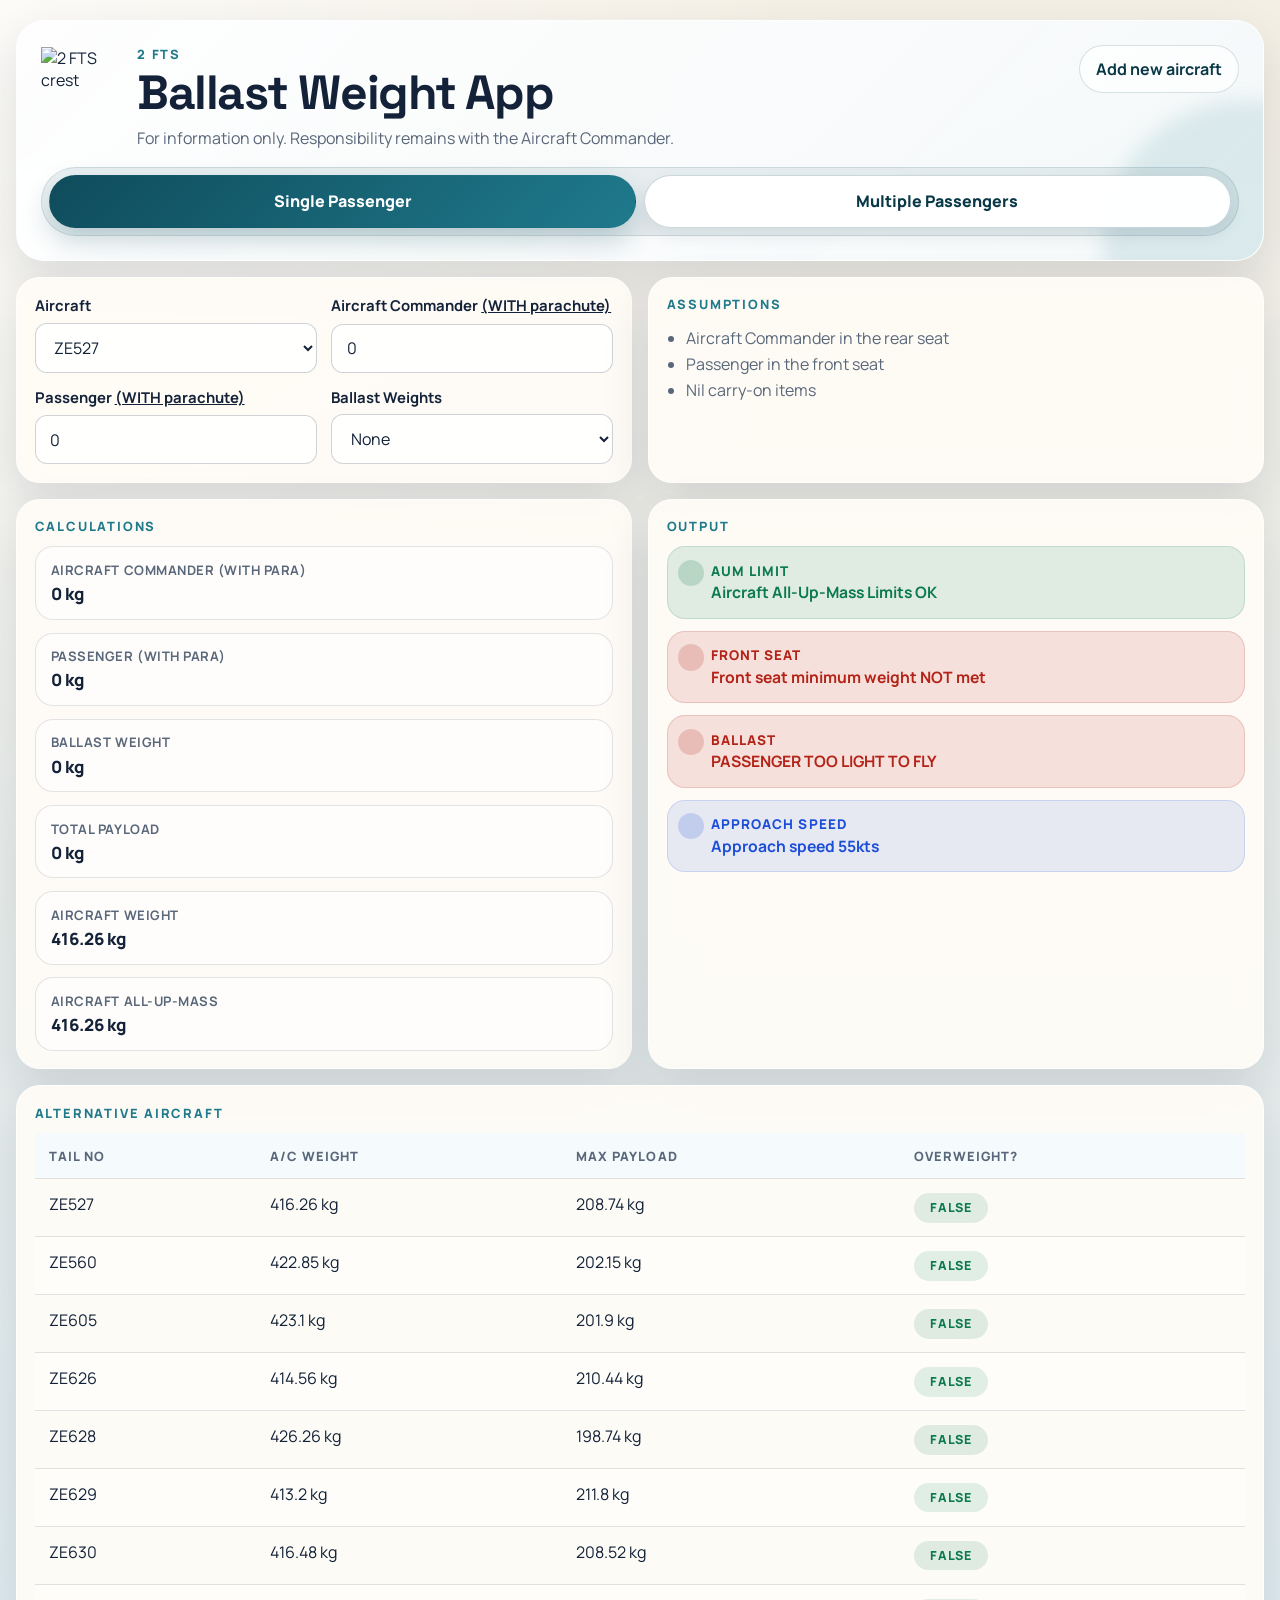
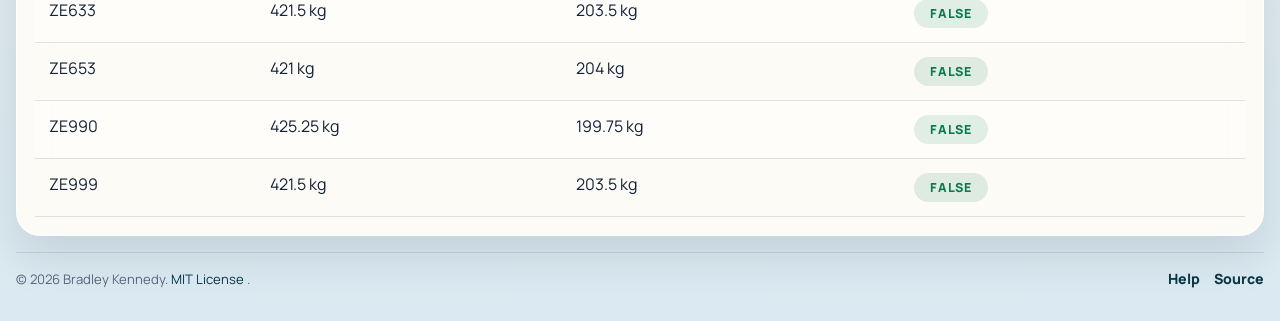
==== commit 846ba1cb: "Add home screen prompt functionality and update aircraft submission text" ====
--- a/index.html
+++ b/index.html
@@ -291,7 +291,7 @@
           <div class="modal-card__top">
             <div>
               <p class="card__eyebrow">Aircraft submission</p>
-              <h2 id="aircraftSubmissionDialogTitle">Add aircraft for manual review</h2>
+              <h2 id="aircraftSubmissionDialogTitle">Add new aircraft to dataset</h2>
             </div>
             <button
               id="aircraftSubmissionCloseButton"
@@ -305,7 +305,7 @@
 
           <div class="modal-view">
             <p class="modal-copy">
-              Complete the form below to send a new aircraft request for manual review.
+              Complete the form below to submit a new aircraft for inclusion in the dataset.
             </p>
             <p id="tripettoStatus" class="helper-text" role="status">
               Loading form...
@@ -317,5 +317,31 @@
 
       <footer class="footer" data-shared-footer data-footer-src="partials/footer.html"></footer>
     </div>
+
+    <section
+      id="homeScreenPrompt"
+      class="home-screen-prompt"
+      aria-labelledby="homeScreenPromptTitle"
+      aria-describedby="homeScreenPromptText"
+      hidden
+    >
+      <div class="home-screen-prompt__content">
+        <p class="home-screen-prompt__eyebrow">Quick access</p>
+        <p id="homeScreenPromptTitle" class="home-screen-prompt__title">
+          Add Ballast App to your Home Screen
+        </p>
+        <p id="homeScreenPromptText" class="home-screen-prompt__text">
+          Use the Share button in your browser, then select Add to Home Screen.
+        </p>
+      </div>
+      <button
+        id="homeScreenPromptDismiss"
+        class="home-screen-prompt__dismiss"
+        type="button"
+        aria-label="Dismiss home screen suggestion"
+      >
+        Not now
+      </button>
+    </section>
   </body>
 </html>
--- a/assets/styles.css
+++ b/assets/styles.css
@@ -852,6 +852,94 @@
   text-decoration: underline;
 }
 
+.home-screen-prompt {
+  position: fixed;
+  left: 0.75rem;
+  right: 0.75rem;
+  bottom: 0.75rem;
+  bottom: calc(0.75rem + env(safe-area-inset-bottom));
+  display: none;
+  grid-template-columns: minmax(0, 1fr) auto;
+  gap: 0.9rem;
+  align-items: end;
+  padding: 1rem;
+  padding: 1rem 1rem calc(1rem + env(safe-area-inset-bottom));
+  border: 1px solid rgba(15, 76, 92, 0.16);
+  border-radius: 22px;
+  background:
+    linear-gradient(135deg, rgba(9, 56, 71, 0.96), rgba(15, 76, 92, 0.94)),
+    rgba(9, 56, 71, 0.96);
+  color: #ffffff;
+  box-shadow: 0 20px 48px rgba(7, 20, 32, 0.28);
+  z-index: 45;
+  animation: home-screen-prompt-in 220ms ease;
+}
+
+.home-screen-prompt.is-visible {
+  display: grid;
+}
+
+.home-screen-prompt__content {
+  min-width: 0;
+}
+
+.home-screen-prompt__eyebrow {
+  margin: 0 0 0.3rem;
+  font-size: 0.72rem;
+  font-weight: 800;
+  letter-spacing: 0.12em;
+  text-transform: uppercase;
+  color: rgba(255, 255, 255, 0.76);
+}
+
+.home-screen-prompt__title {
+  margin: 0;
+  font-family: "Space Grotesk", "Manrope", sans-serif;
+  font-size: 1rem;
+  font-weight: 700;
+  line-height: 1.2;
+}
+
+.home-screen-prompt__text {
+  margin: 0.45rem 0 0;
+  font-size: 0.88rem;
+  line-height: 1.45;
+  color: rgba(255, 255, 255, 0.88);
+}
+
+.home-screen-prompt__dismiss {
+  flex: 0 0 auto;
+  min-height: 2.5rem;
+  padding: 0.65rem 0.95rem;
+  border: 1px solid rgba(255, 255, 255, 0.18);
+  border-radius: 999px;
+  background: rgba(255, 255, 255, 0.14);
+  color: #ffffff;
+  font-weight: 700;
+  cursor: pointer;
+  transition: transform 160ms ease, background 160ms ease, box-shadow 160ms ease;
+}
+
+.home-screen-prompt__dismiss:hover,
+.home-screen-prompt__dismiss:focus-visible {
+  transform: translateY(-1px);
+  background: rgba(255, 255, 255, 0.2);
+  box-shadow: 0 10px 20px rgba(7, 20, 32, 0.18);
+  outline: none;
+}
+
+@keyframes home-screen-prompt-in {
+  from {
+    opacity: 0;
+    transform: translateY(12px);
+  }
+
+  to {
+    opacity: 1;
+    transform: translateY(0);
+  }
+}
+
 .load-overlay {
   position: fixed;
   inset: 0;
@@ -1031,4 +1119,27 @@
   .modal-close {
     align-self: flex-start;
   }
-}
+
+  .home-screen-prompt {
+    grid-template-columns: 1fr;
+    gap: 0.75rem;
+  }
+
+  .home-screen-prompt__dismiss {
+    justify-self: flex-start;
+  }
+}
+
+@media (min-width: 700px) {
+  .home-screen-prompt.is-visible {
+    display: none;
+  }
+}
+
+@media (prefers-reduced-motion: reduce) {
+  .home-screen-prompt,
+  .home-screen-prompt__dismiss {
+    animation: none;
+    transition: none;
+  }
+}
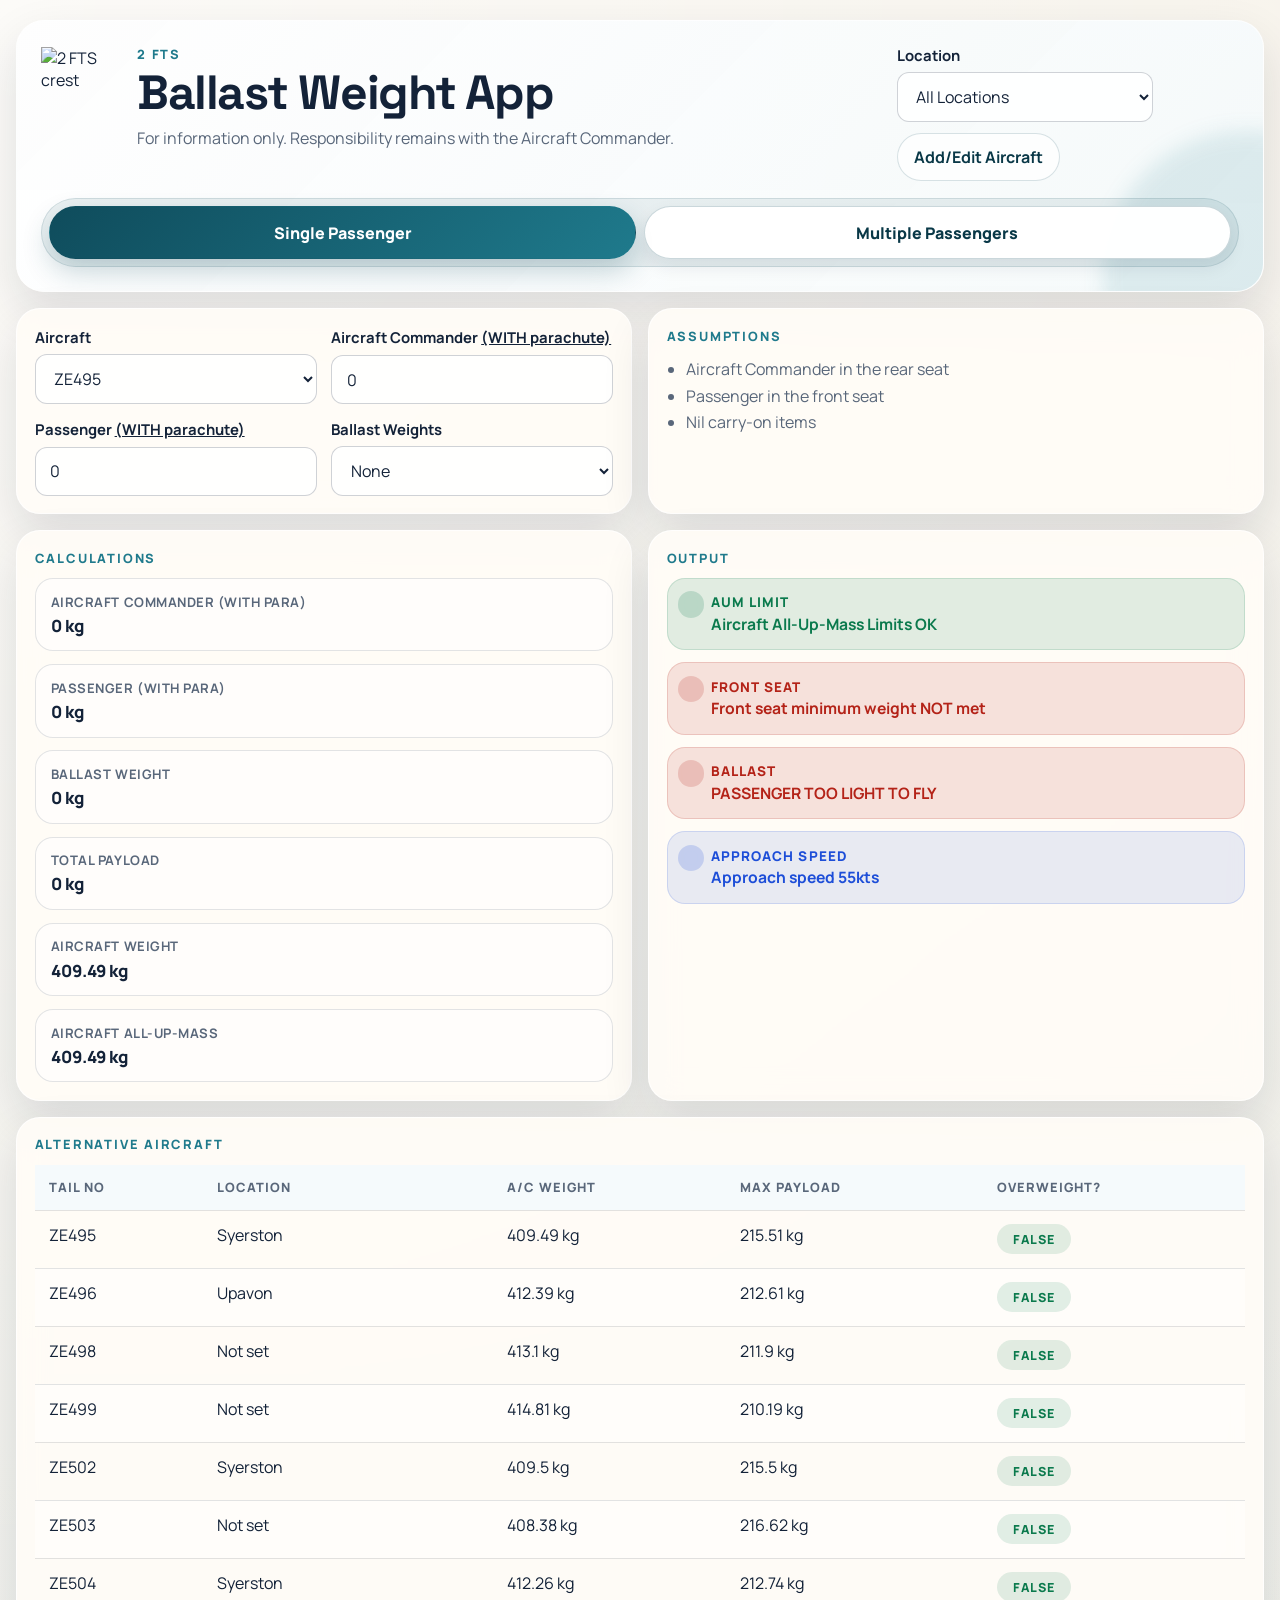
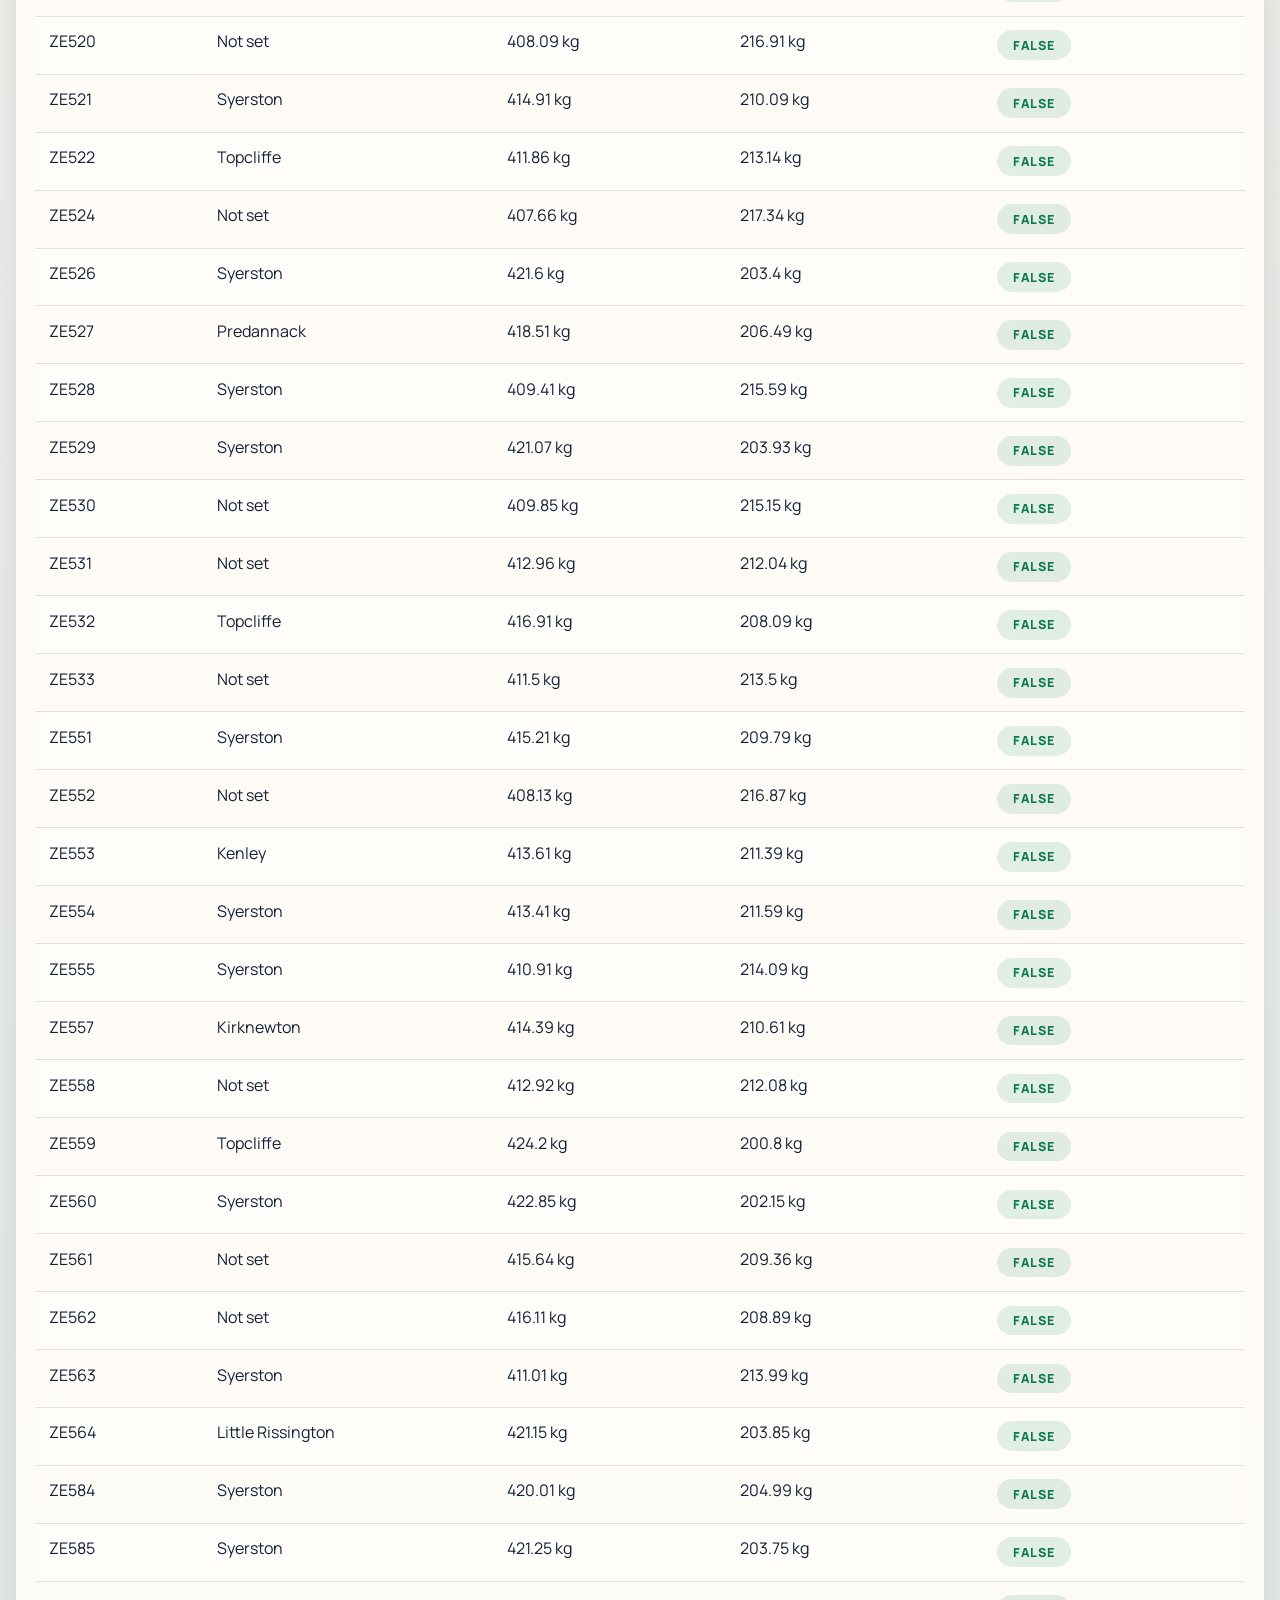
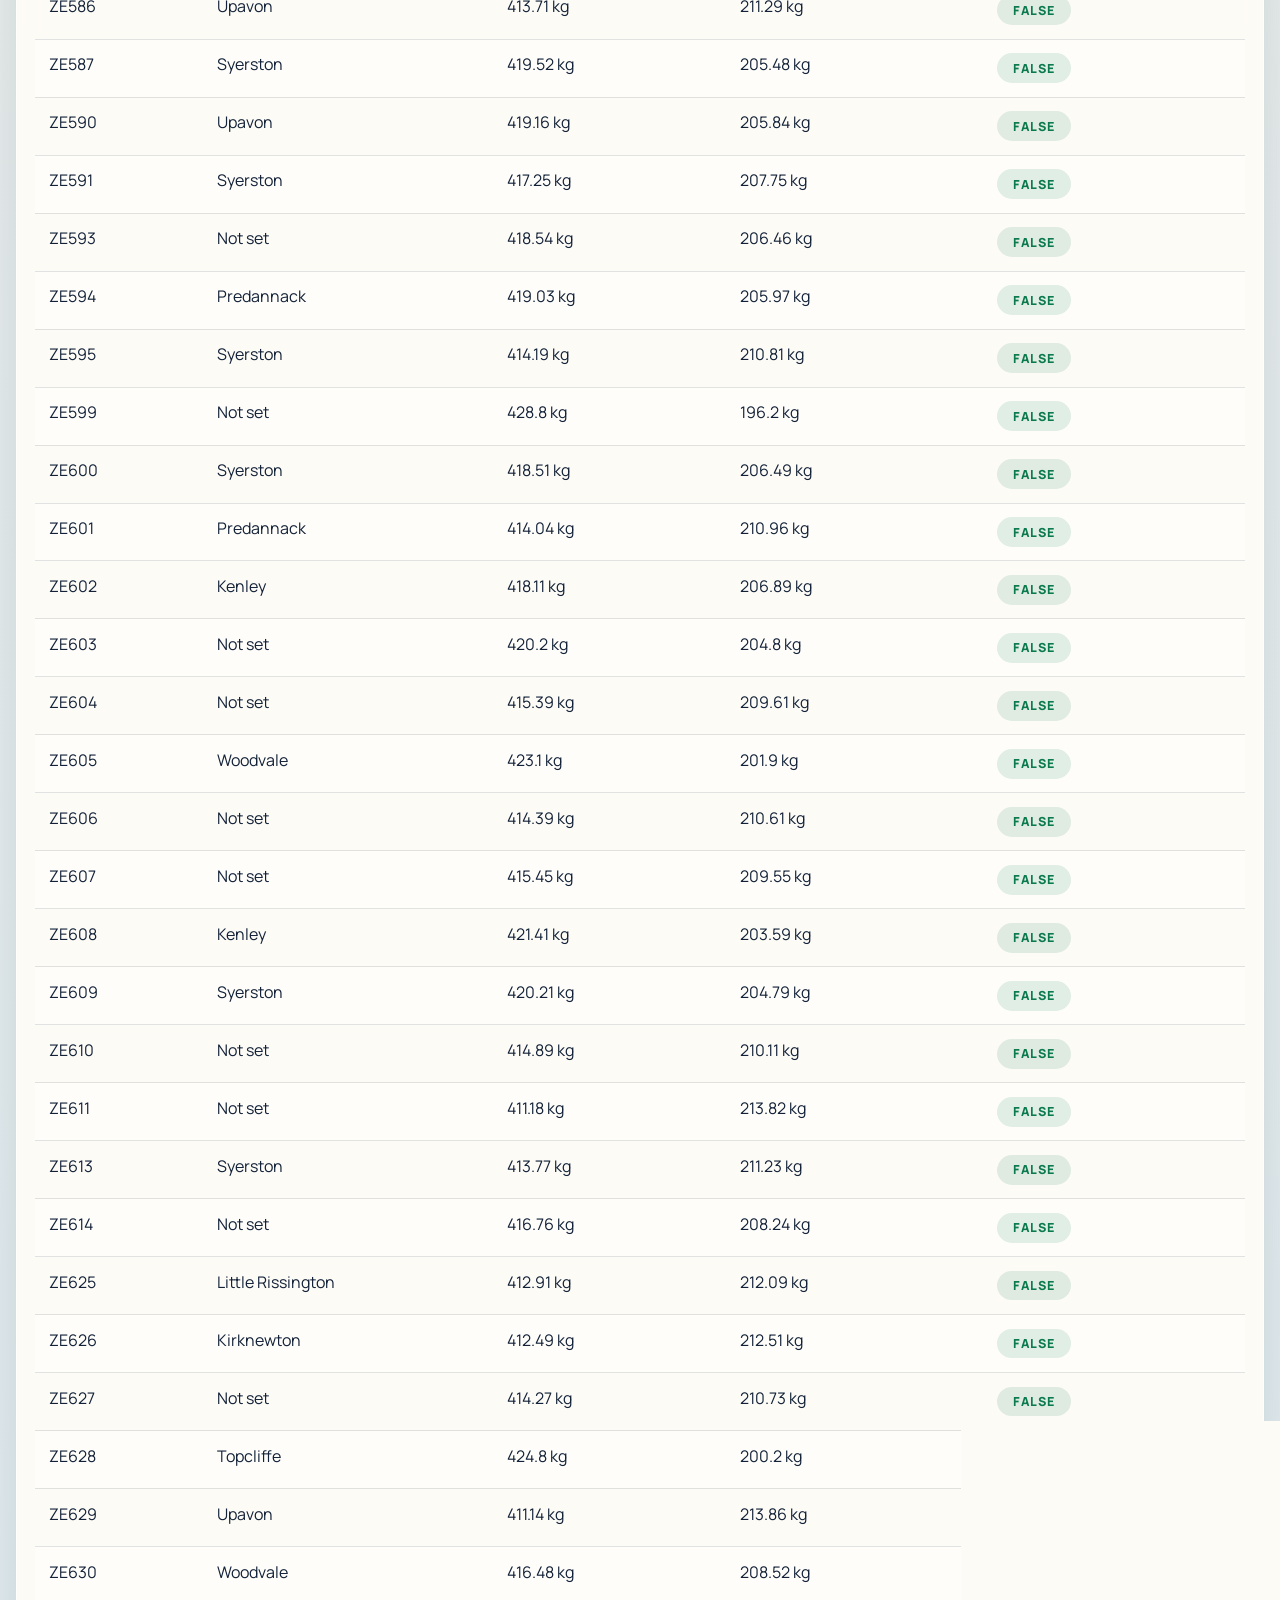
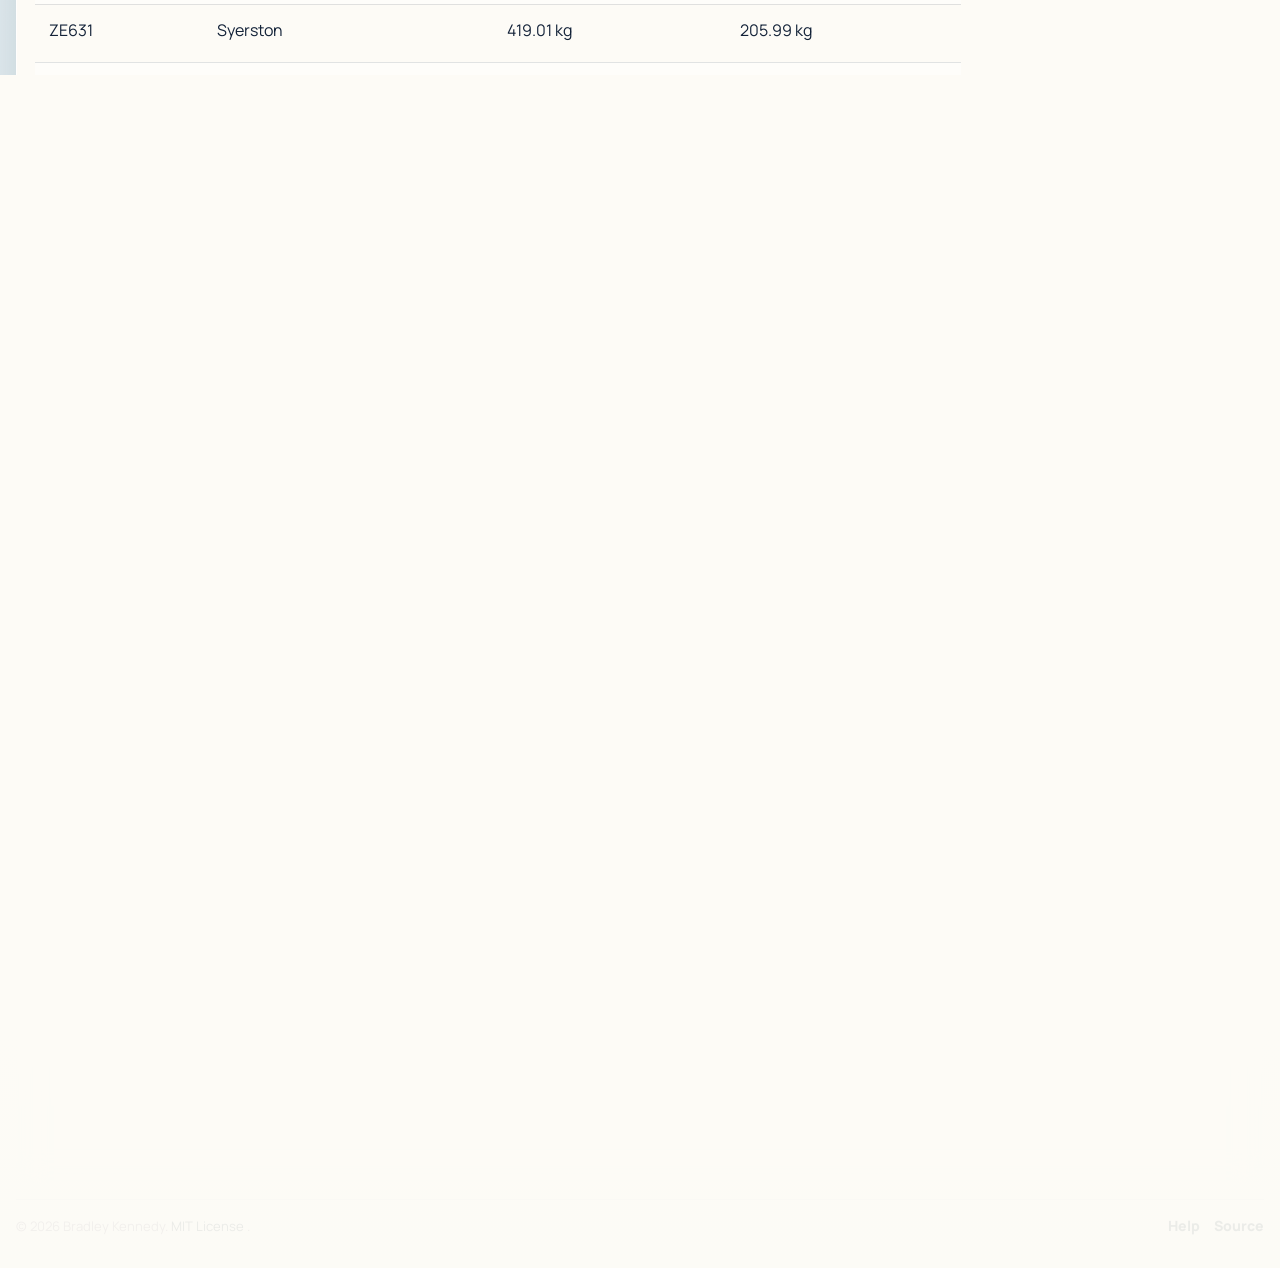
==== commit 67009585: "add new location data and all new aircraft" ====
--- a/index.html
+++ b/index.html
@@ -61,12 +61,27 @@
           </div>
 
           <div class="hero__links">
+            <label class="field field--compact location-filter">
+              <span>Location</span>
+              <select id="locationFilterSelect" aria-label="Filter aircraft by location">
+                <option value="">All Locations</option>
+                <option value="Honnington">Honnington</option>
+                <option value="Kenley">Kenley</option>
+                <option value="Kirknewton">Kirknewton</option>
+                <option value="Little Rissington">Little Rissington</option>
+                <option value="Predannack">Predannack</option>
+                <option value="Syerston">Syerston</option>
+                <option value="Topcliffe">Topcliffe</option>
+                <option value="Upavon">Upavon</option>
+                <option value="Woodvale">Woodvale</option>
+              </select>
+            </label>
             <button
               id="addAircraftButton"
               class="button button--ghost"
               type="button"
             >
-              Add new aircraft
+              Add/Edit Aircraft
             </button>
           </div>
         </div>
@@ -113,7 +128,7 @@
                     id="singleCommanderInput"
                     type="number"
                     min="0"
-                    max="120"
+                    max="110"
                     step="1"
                     inputmode="decimal"
                     value="0"
@@ -126,7 +141,7 @@
                     id="singlePassengerInput"
                     type="number"
                     min="0"
-                    max="120"
+                    max="110"
                     step="1"
                     inputmode="decimal"
                     value="0"
@@ -274,6 +289,31 @@
                   <h2>Output table</h2>
                 </div>
               </div>
+              <div id="multiAllocationPanel" class="multi-allocation-panel" hidden>
+                <div class="field">
+                  <div class="field__header">
+                    <span>Allocation type</span>
+                  </div>
+                  <div
+                    id="multiAllocationTypeOptions"
+                    class="allocation-type-list"
+                    role="radiogroup"
+                    aria-label="Allocation type"
+                  ></div>
+                </div>
+
+                <div id="multiAllocationStats" class="allocation-stats" hidden></div>
+
+                <div id="manualAllocationActions" class="action-row" hidden>
+                  <button
+                    id="resetManualAllocationButton"
+                    class="button button--ghost"
+                    type="button"
+                  >
+                    Reset Manual Allocation
+                  </button>
+                </div>
+              </div>
               <div id="multiSummaryTable" class="table-shell"></div>
             </article>
           </div>
@@ -291,7 +331,7 @@
           <div class="modal-card__top">
             <div>
               <p class="card__eyebrow">Aircraft submission</p>
-              <h2 id="aircraftSubmissionDialogTitle">Add new aircraft to dataset</h2>
+              <h2 id="aircraftSubmissionDialogTitle">Add or edit aircraft details</h2>
             </div>
             <button
               id="aircraftSubmissionCloseButton"
@@ -305,7 +345,8 @@
 
           <div class="modal-view">
             <p class="modal-copy">
-              Complete the form below to submit a new aircraft for inclusion in the dataset.
+              Complete the form below to add a new aircraft or update an existing aircraft's
+              weight or location in the dataset.
             </p>
             <p id="tripettoStatus" class="helper-text" role="status">
               Loading form...
--- a/assets/styles.css
+++ b/assets/styles.css
@@ -140,6 +140,7 @@
 .hero__links {
   display: flex;
   flex-wrap: wrap;
+  align-items: end;
   gap: 0.65rem;
 }
 
@@ -365,6 +366,15 @@
   gap: 0.45rem;
 }
 
+.field--compact {
+  min-width: min(16rem, 100%);
+}
+
+.field--compact select {
+  min-height: 2.85rem;
+  padding-block: 0.65rem;
+}
+
 .field span {
   font-size: 0.93rem;
   font-weight: 700;
@@ -545,6 +555,10 @@
   min-width: 42rem;
 }
 
+.data-table--manual-allocation {
+  min-width: 58rem;
+}
+
 .data-table th,
 .data-table td {
   padding: 0.85rem 0.9rem;
@@ -620,6 +634,44 @@
   line-height: 1.65;
 }
 
+.help-logic {
+  display: grid;
+  gap: 1rem;
+}
+
+.help-logic__section {
+  display: grid;
+  gap: 0.7rem;
+}
+
+.help-logic__section h3 {
+  margin: 0;
+  font-size: 0.98rem;
+  font-weight: 800;
+  color: var(--brand-strong);
+}
+
+.help-logic__formula {
+  margin: 0;
+  padding: 0.95rem 1rem;
+  border: 1px solid var(--line);
+  border-radius: var(--radius-md);
+  background: rgba(255, 255, 255, 0.58);
+  color: var(--ink);
+  font-weight: 700;
+}
+
+.help-logic__caption {
+  margin: 0;
+  font-size: 0.84rem;
+  color: var(--muted);
+  line-height: 1.55;
+}
+
+.help-logic .data-table {
+  min-width: 56rem;
+}
+
 .help-card .card__eyebrow {
   margin-bottom: 0;
 }
@@ -643,6 +695,123 @@
   flex-wrap: wrap;
   gap: 0.7rem;
   margin-top: 1rem;
+}
+
+.multi-allocation-panel {
+  display: grid;
+  gap: 1rem;
+  margin-bottom: 1rem;
+}
+
+.allocation-type-list {
+  display: grid;
+  gap: 0.65rem;
+}
+
+.allocation-type-option {
+  position: relative;
+}
+
+.allocation-type-option input {
+  position: absolute;
+  opacity: 0;
+  pointer-events: none;
+}
+
+.allocation-type-option__content {
+  display: grid;
+  gap: 0.2rem;
+  min-height: 4.2rem;
+  padding: 0.85rem 0.95rem;
+  border: 1px solid var(--line-strong);
+  border-radius: var(--radius-md);
+  background: rgba(255, 255, 255, 0.72);
+  cursor: pointer;
+  transition: transform 160ms ease, border-color 160ms ease, background 160ms ease, box-shadow 160ms ease;
+}
+
+.allocation-type-option__content:hover,
+.allocation-type-option input:focus-visible + .allocation-type-option__content {
+  transform: translateY(-1px);
+  border-color: rgba(31, 122, 140, 0.46);
+  box-shadow: 0 12px 22px rgba(15, 27, 48, 0.08);
+  outline: none;
+}
+
+.allocation-type-option input:checked + .allocation-type-option__content {
+  border-color: rgba(15, 76, 92, 0.28);
+  background:
+    linear-gradient(135deg, rgba(15, 76, 92, 0.12), rgba(31, 122, 140, 0.1)),
+    rgba(255, 255, 255, 0.92);
+  box-shadow: 0 14px 28px rgba(15, 76, 92, 0.12);
+}
+
+.allocation-type-option__title {
+  font-size: 0.92rem;
+  font-weight: 800;
+  color: var(--brand-strong);
+}
+
+.allocation-type-option__note {
+  font-size: 0.8rem;
+  color: var(--muted);
+  line-height: 1.45;
+}
+
+.allocation-stats {
+  display: grid;
+  gap: 0.75rem;
+}
+
+.allocation-stats__header {
+  display: flex;
+  align-items: center;
+  justify-content: space-between;
+  gap: 0.75rem;
+}
+
+.allocation-stats__header span {
+  font-size: 0.93rem;
+  font-weight: 700;
+}
+
+.allocation-stats__grid {
+  display: grid;
+  gap: 0.75rem;
+  grid-template-columns: repeat(auto-fit, minmax(132px, 1fr));
+}
+
+.allocation-stat {
+  display: grid;
+  gap: 0.2rem;
+  padding: 0.8rem 0.9rem;
+  border: 1px solid var(--line);
+  border-radius: var(--radius-md);
+  background: rgba(255, 255, 255, 0.66);
+}
+
+.allocation-stat__label {
+  font-size: 0.8rem;
+  font-weight: 800;
+  letter-spacing: 0.05em;
+  text-transform: uppercase;
+  color: var(--muted);
+}
+
+.allocation-stat__value {
+  font-size: 1.12rem;
+  font-weight: 800;
+  color: var(--ink);
+}
+
+.allocation-stat--unallocated {
+  border-color: rgba(180, 35, 24, 0.2);
+  background: var(--danger-soft);
+}
+
+.allocation-stat--unallocated .allocation-stat__label,
+.allocation-stat--unallocated .allocation-stat__value {
+  color: var(--danger);
 }
 
 .toggle-row {
@@ -785,6 +954,95 @@
 .validation-note--success {
   color: var(--success);
   font-weight: 700;
+}
+
+.manual-allocation-cell {
+  display: grid;
+  gap: 0.55rem;
+  min-width: 14rem;
+}
+
+.manual-allocation-option {
+  display: flex;
+  align-items: flex-start;
+  gap: 0.65rem;
+  padding: 0.65rem 0.75rem;
+  border: 1px solid var(--line);
+  border-radius: var(--radius-sm);
+  background: rgba(255, 255, 255, 0.72);
+}
+
+.manual-allocation-option input {
+  flex: 0 0 auto;
+  width: 1rem;
+  height: 1rem;
+  min-height: auto;
+  margin: 0.15rem 0 0;
+  padding: 0;
+}
+
+.manual-allocation-option__content {
+  display: grid;
+  gap: 0.15rem;
+  min-width: 0;
+}
+
+.manual-allocation-option__title {
+  font-size: 0.88rem;
+  font-weight: 800;
+  color: var(--ink);
+}
+
+.manual-allocation-option__meta {
+  font-size: 0.78rem;
+  color: var(--muted);
+  line-height: 1.4;
+}
+
+.manual-allocation-option--assigned {
+  border-color: rgba(15, 76, 92, 0.22);
+  background: rgba(31, 122, 140, 0.1);
+}
+
+.manual-allocation-option--invalid {
+  border-color: rgba(180, 35, 24, 0.28);
+  background: var(--danger-soft);
+}
+
+.manual-allocation-option--invalid .manual-allocation-option__title,
+.manual-allocation-option--invalid .manual-allocation-option__meta {
+  color: var(--danger);
+}
+
+.manual-allocation-note {
+  font-size: 0.82rem;
+  color: var(--muted);
+  line-height: 1.45;
+}
+
+.manual-allocation-note--danger {
+  color: var(--danger);
+  font-weight: 700;
+}
+
+.allocation-error-chip {
+  display: inline-flex;
+  align-items: center;
+  gap: 0.45rem;
+  font-weight: 800;
+}
+
+.allocation-error-icon {
+  display: inline-flex;
+  align-items: center;
+  justify-content: center;
+  width: 1.15rem;
+  height: 1.15rem;
+  border-radius: 999px;
+  background: var(--danger);
+  color: #ffffff;
+  font-size: 0.78rem;
+  line-height: 1;
 }
 
 .status-banner {
@@ -996,6 +1254,10 @@
     grid-template-columns: repeat(2, minmax(0, 1fr));
   }
 
+  .allocation-type-list {
+    grid-template-columns: repeat(3, minmax(0, 1fr));
+  }
+
   .aircraft-config-card__fields {
     grid-template-columns: repeat(3, minmax(0, 1fr));
   }
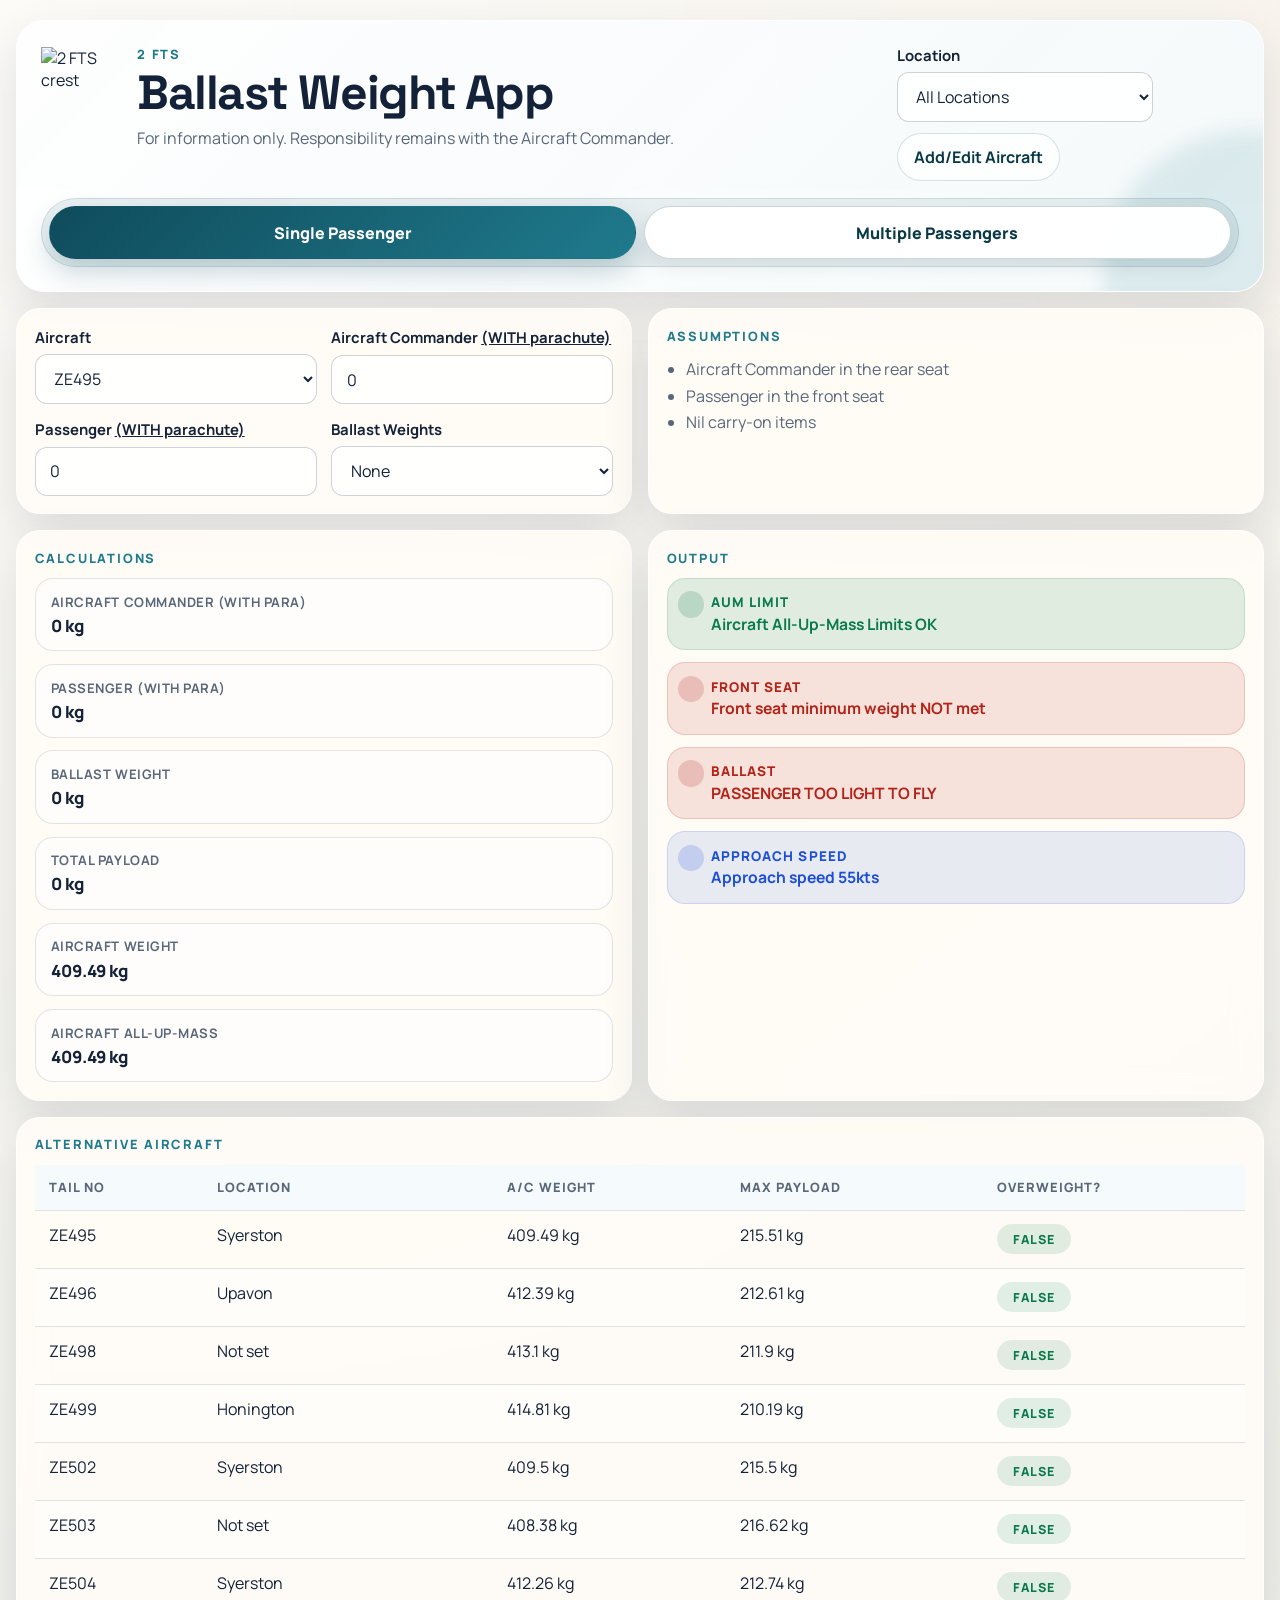
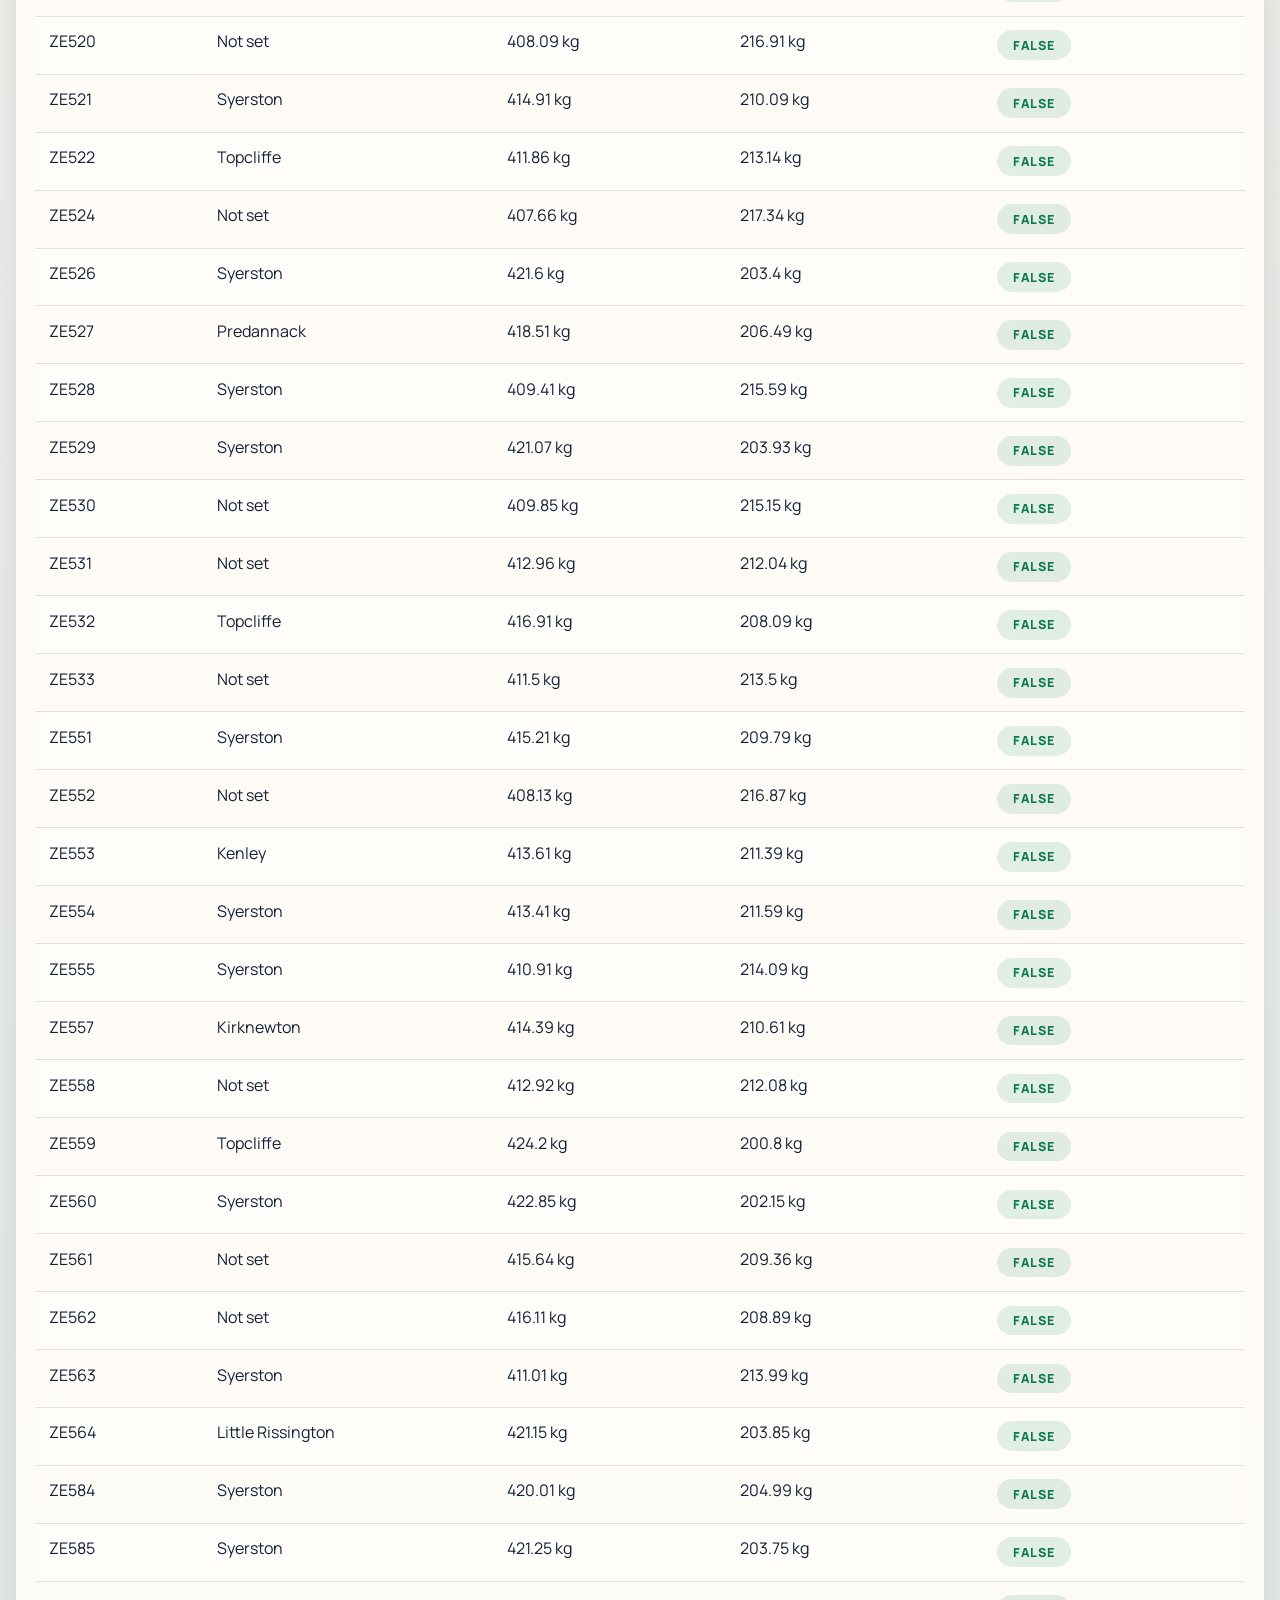
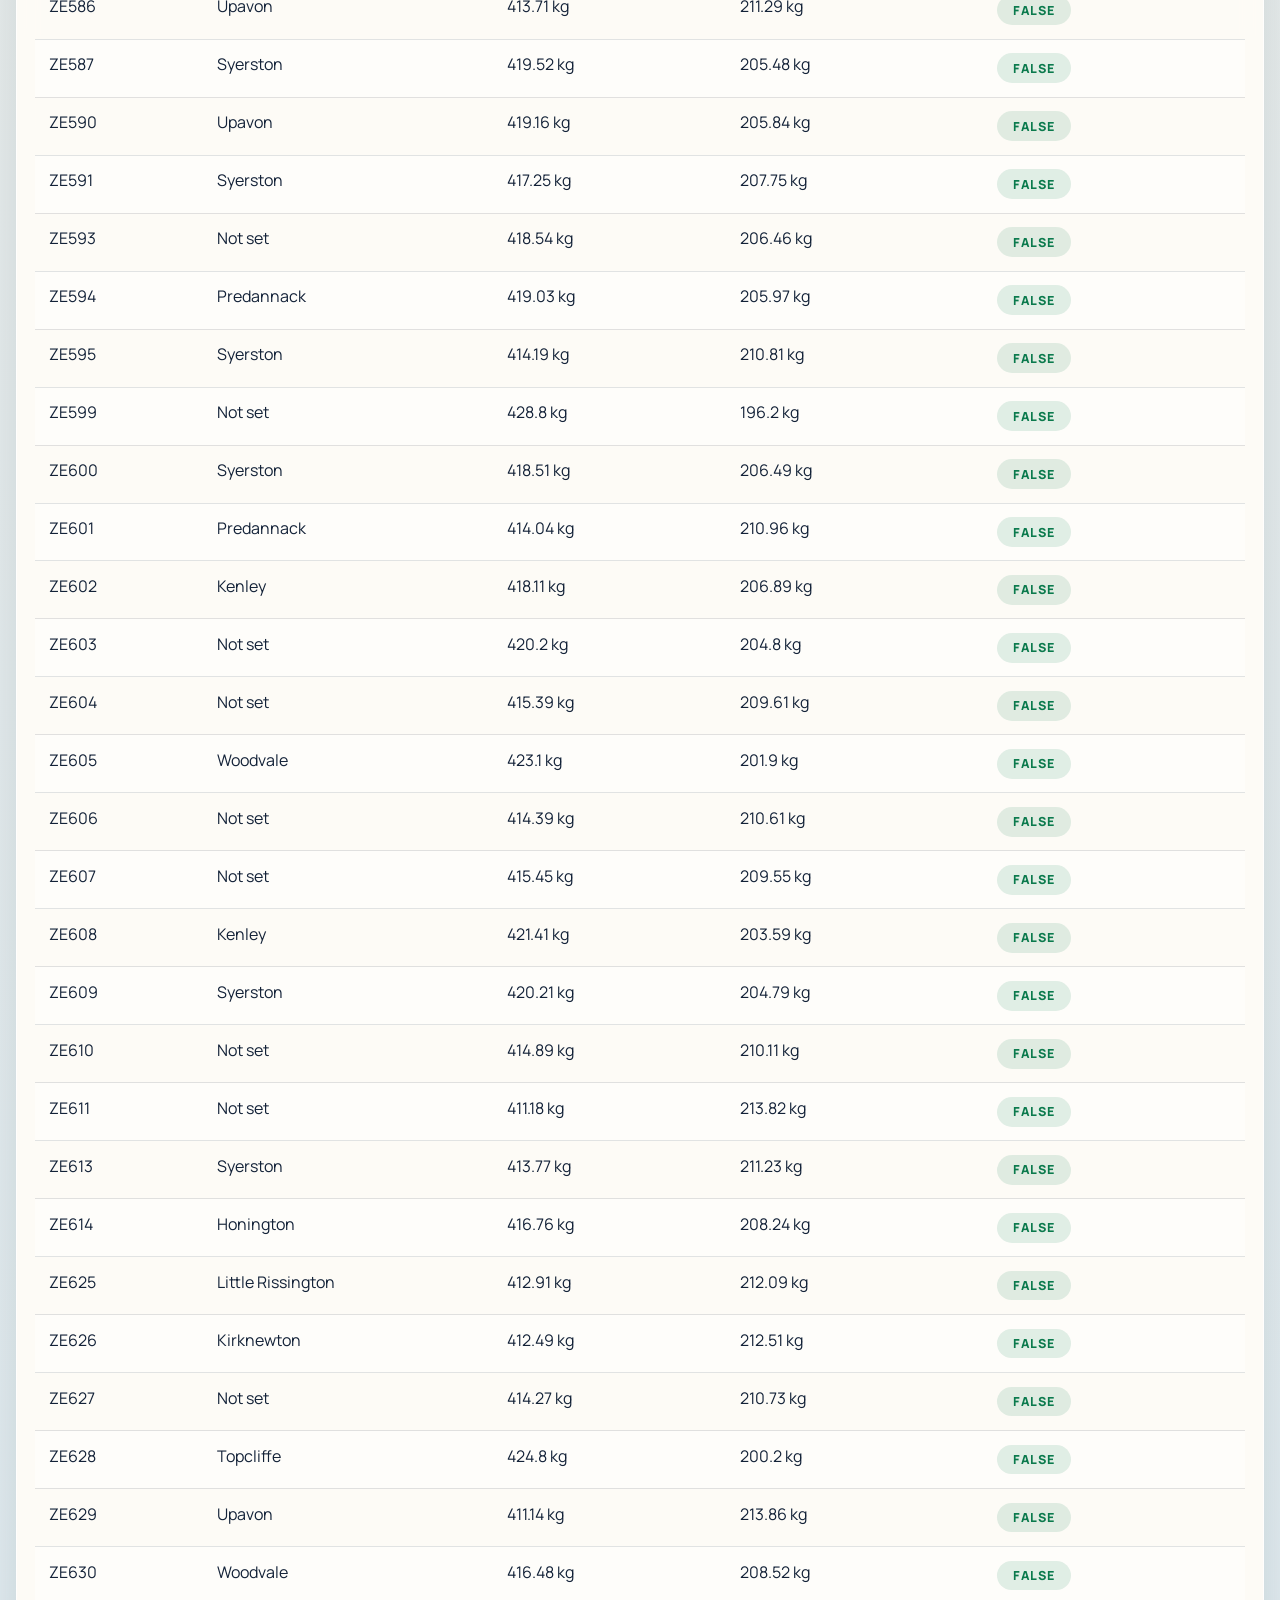
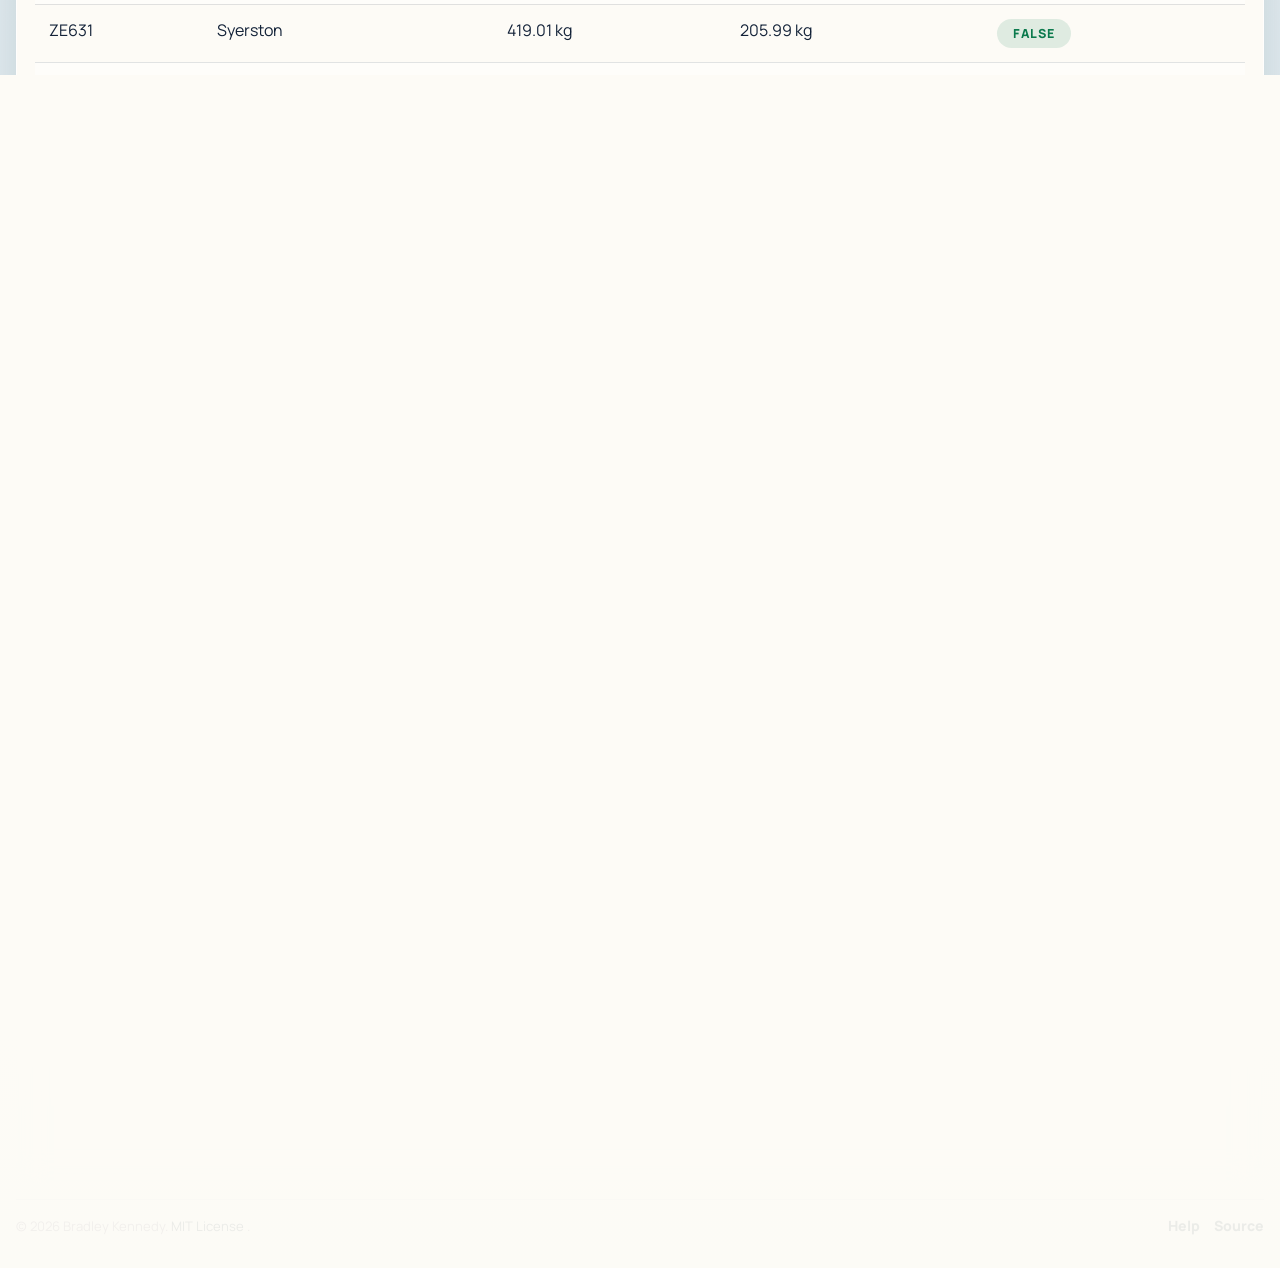
==== commit ee99ccaa: "Correct spelling of "Honnington" to "Honington" in multiple files" ====
--- a/index.html
+++ b/index.html
@@ -65,7 +65,7 @@
               <span>Location</span>
               <select id="locationFilterSelect" aria-label="Filter aircraft by location">
                 <option value="">All Locations</option>
-                <option value="Honnington">Honnington</option>
+                <option value="Honington">Honington</option>
                 <option value="Kenley">Kenley</option>
                 <option value="Kirknewton">Kirknewton</option>
                 <option value="Little Rissington">Little Rissington</option>
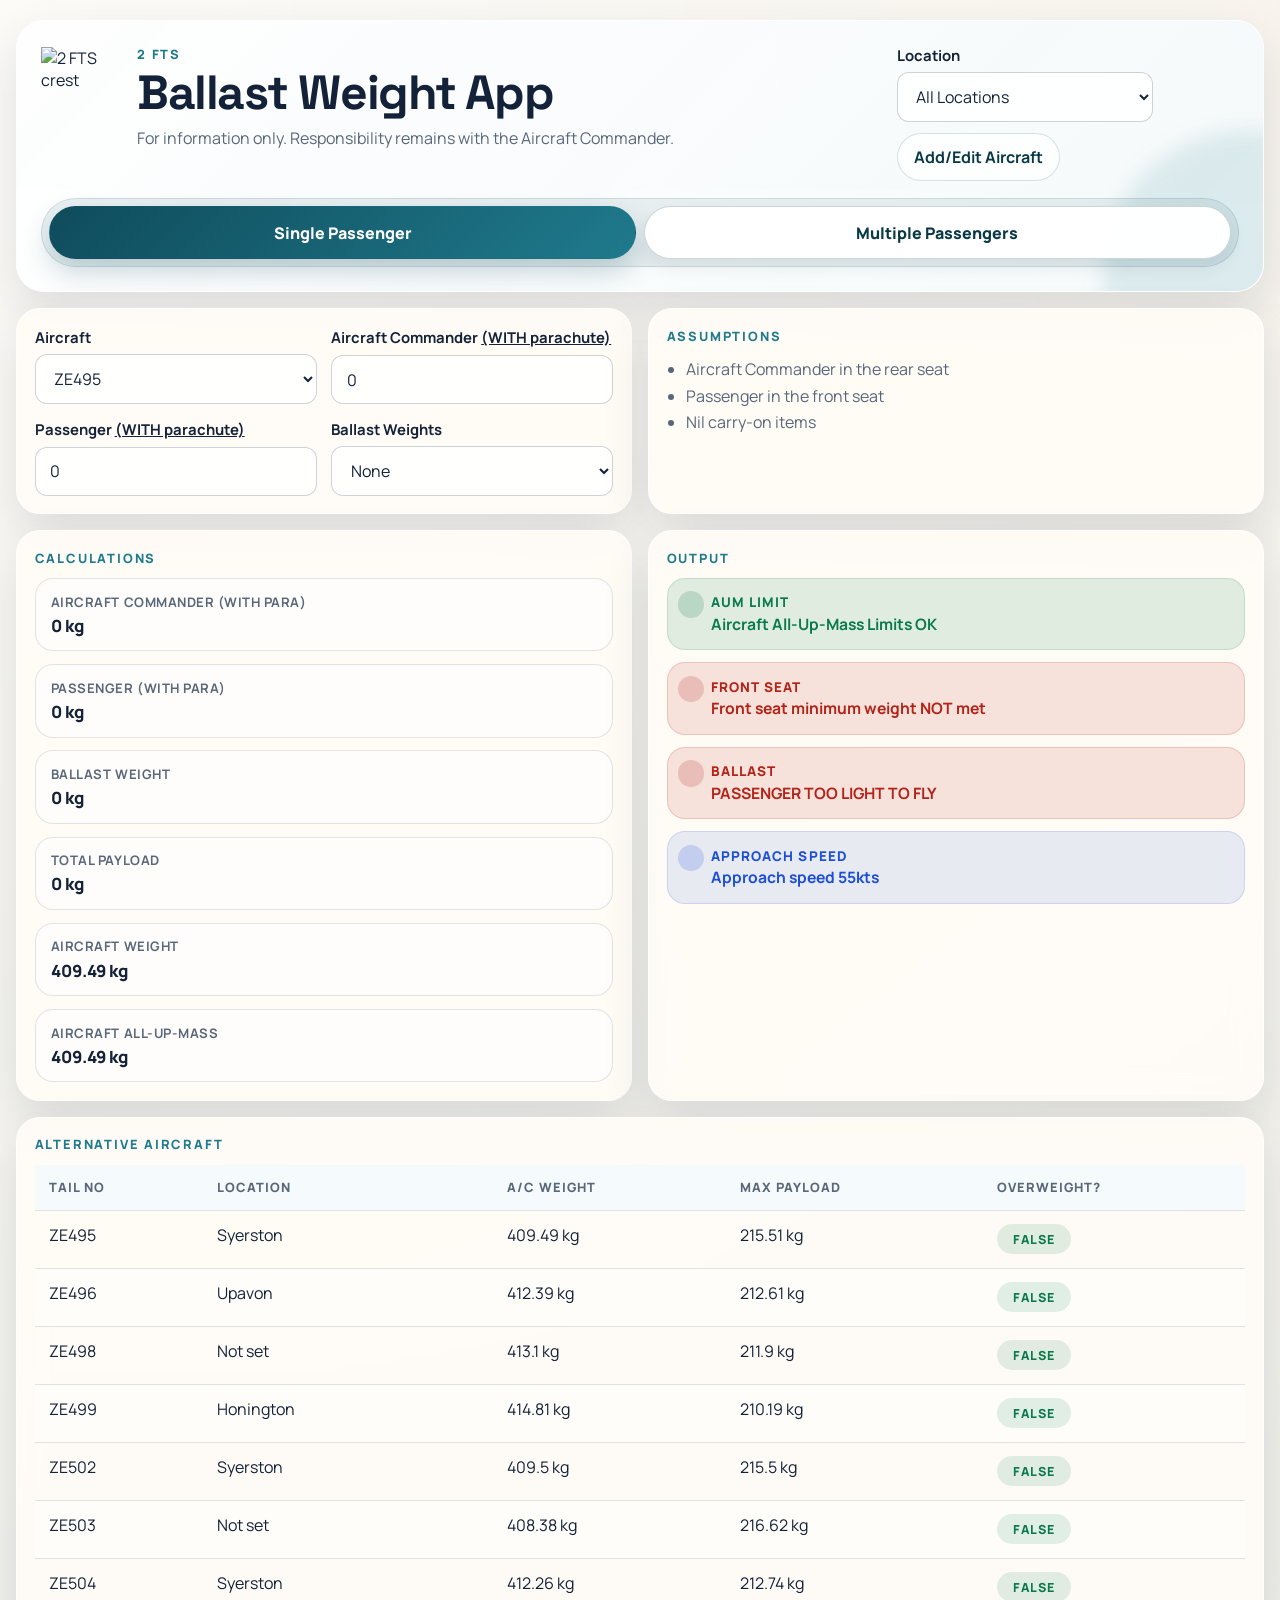
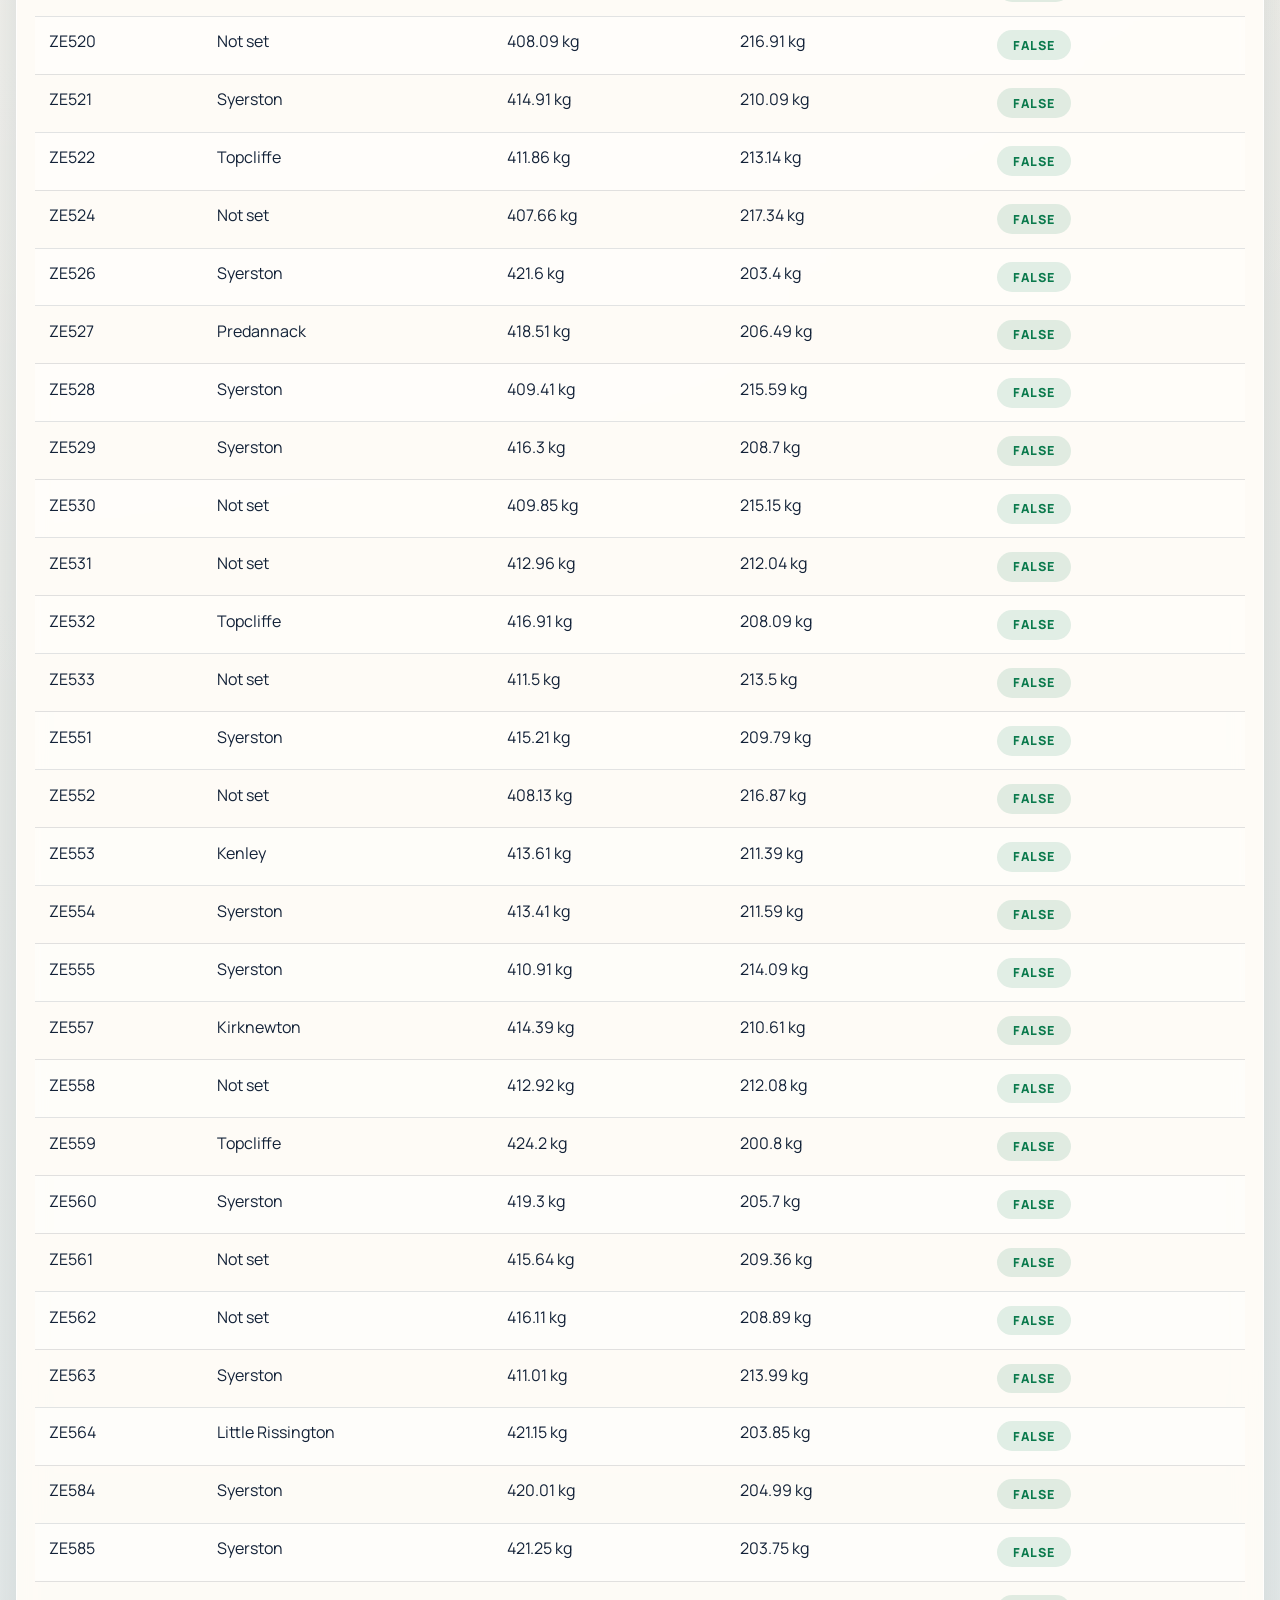
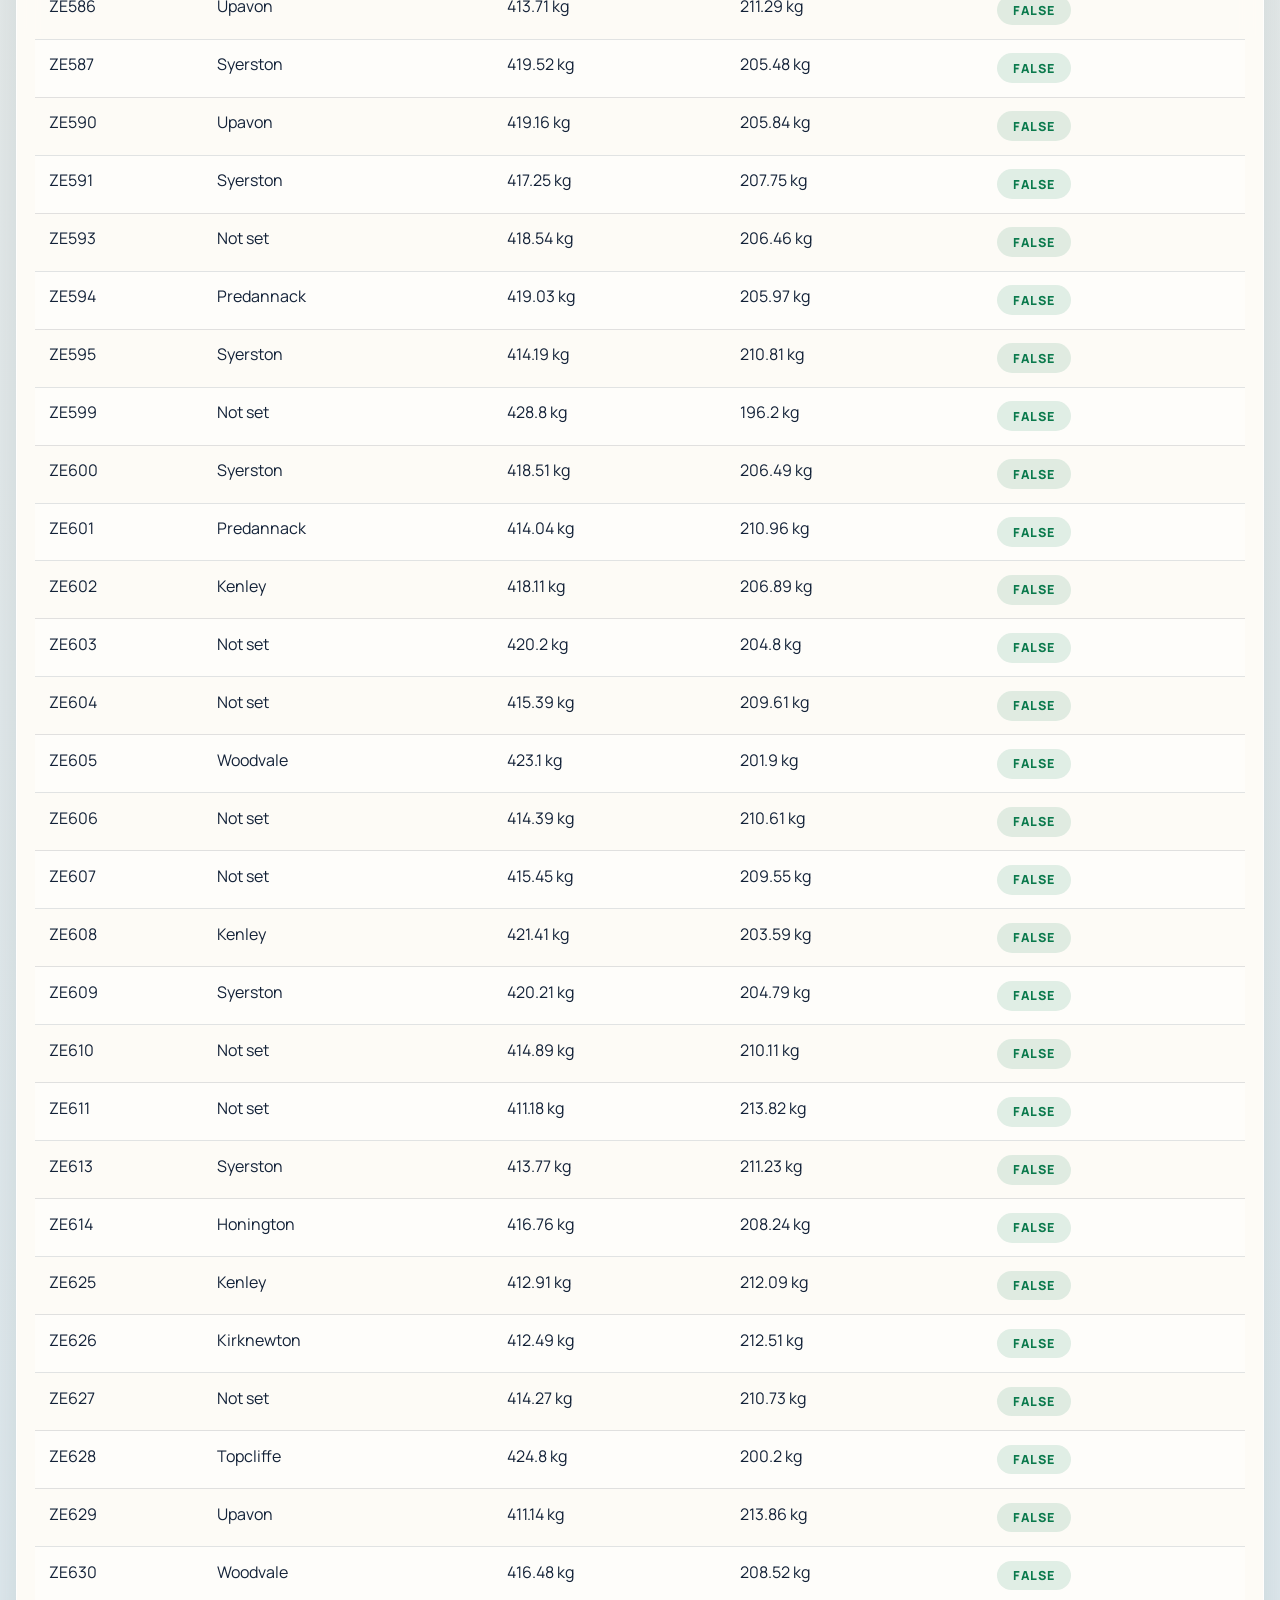
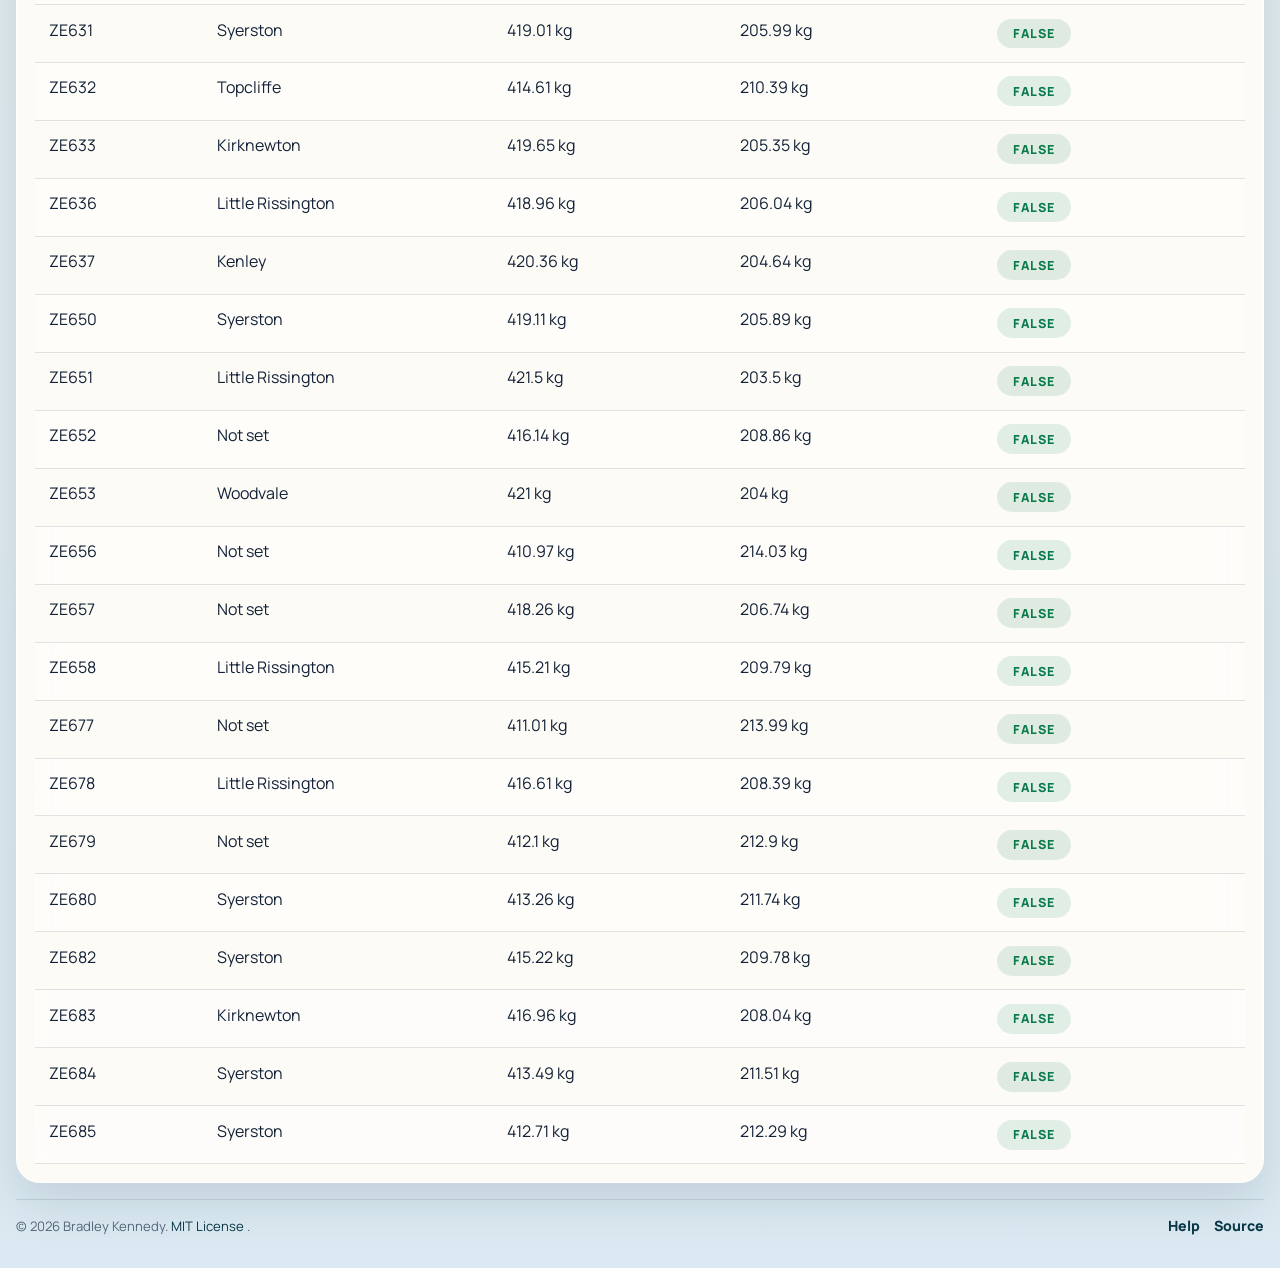
==== commit edc59acd: "Remove deprecated webhook script and update workflow to confirm issue closure with comments" ====
--- a/index.html
+++ b/index.html
@@ -345,13 +345,27 @@
 
           <div class="modal-view">
             <p class="modal-copy">
-              Complete the form below to add a new aircraft or update an existing aircraft's
+              Use the repository form to add a new aircraft or update an existing aircraft's
               weight or location in the dataset.
             </p>
-            <p id="tripettoStatus" class="helper-text" role="status">
-              Loading form...
+            <p class="modal-copy">
+              GitHub will prepare and verify the aircraft data update automatically. When the
+              update is merged, the submission issue is closed with a confirmation comment.
             </p>
-            <div id="tripetto-19a4onr" class="tripetto-shell"></div>
+            <div class="submission-actions">
+              <a
+                class="button button--primary"
+                href="https://github.com/2FTS-RAF/ballast/issues/new?template=add-aircraft.yml"
+                target="_blank"
+                rel="noopener"
+              >
+                Open Aircraft Form
+              </a>
+            </div>
+            <p class="helper-text">
+              A GitHub account is required so the automation can attach the request, review
+              comments, and completion notice to the submitter.
+            </p>
           </div>
         </div>
       </div>
--- a/assets/styles.css
+++ b/assets/styles.css
@@ -288,8 +288,10 @@
   outline: none;
 }
 
-.tripetto-shell {
-  min-height: 32rem;
+.submission-actions {
+  display: flex;
+  flex-wrap: wrap;
+  gap: 0.65rem;
 }
 
 main {
